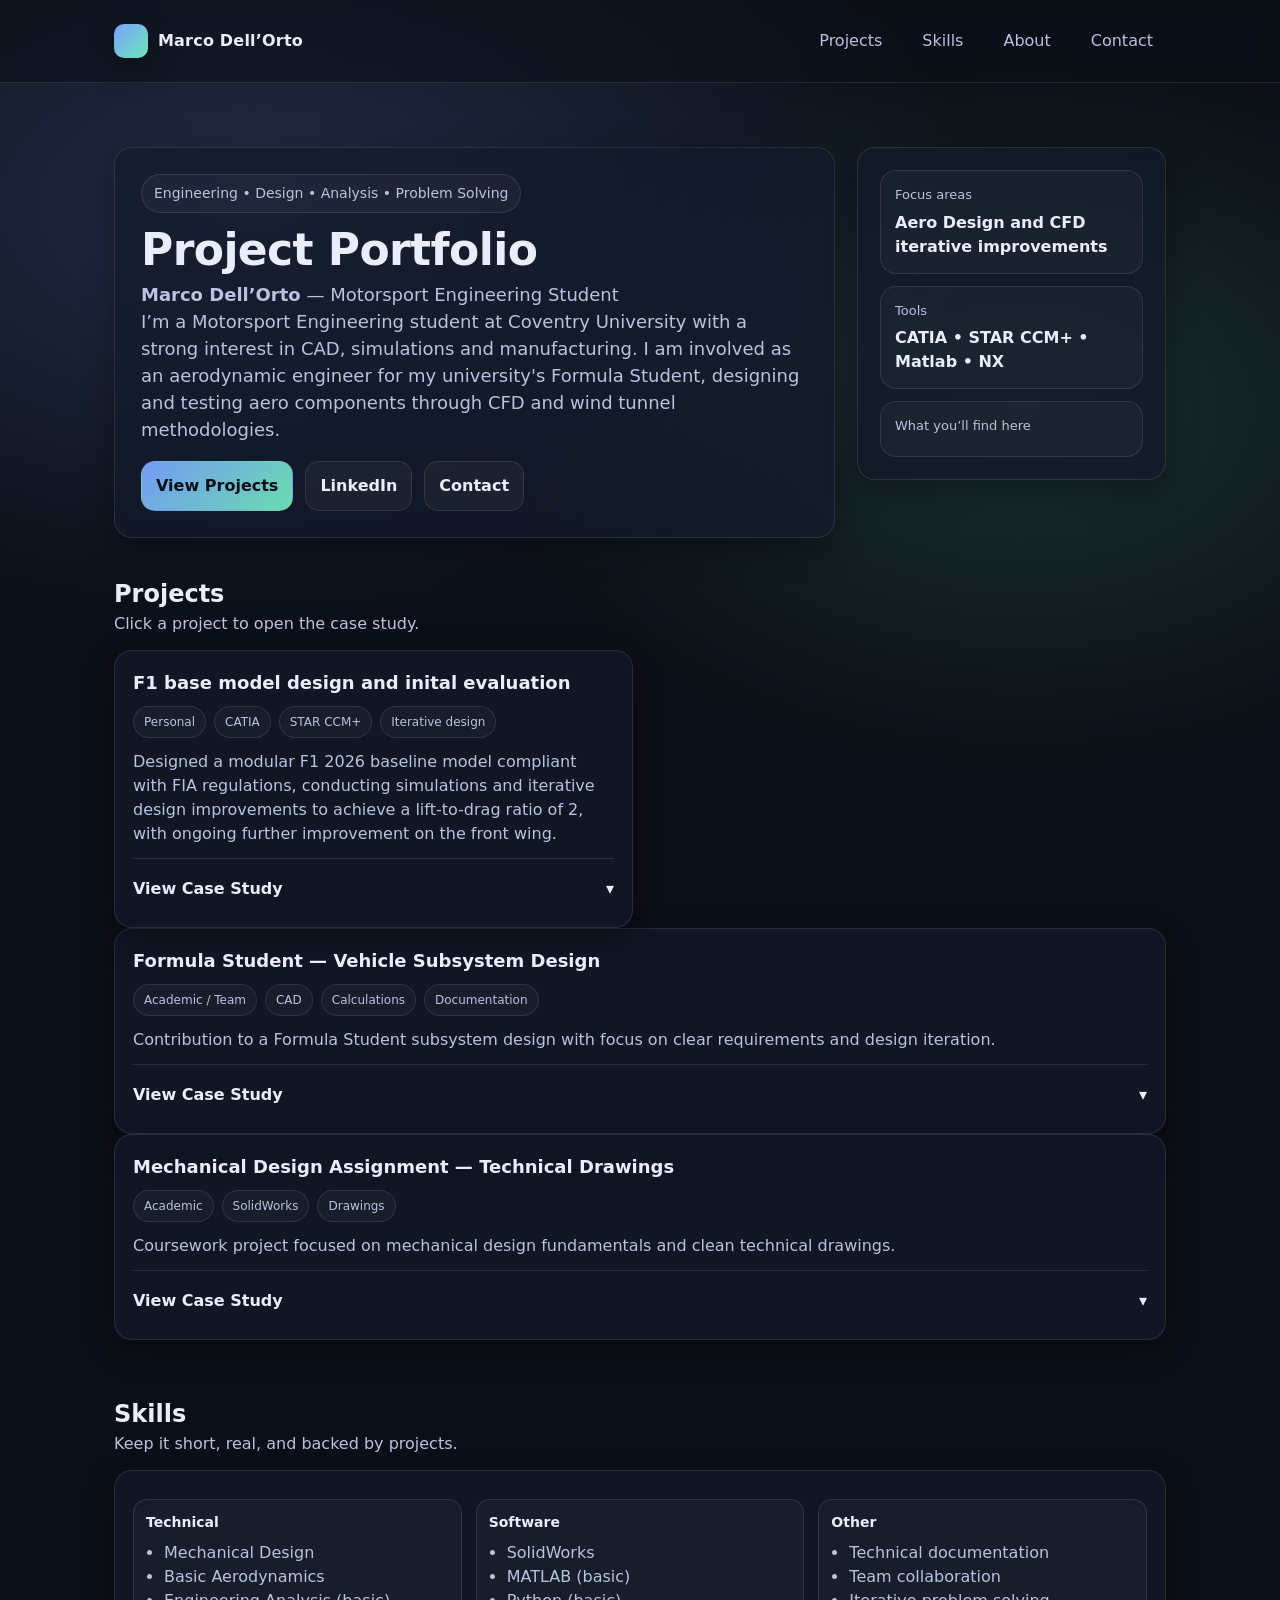
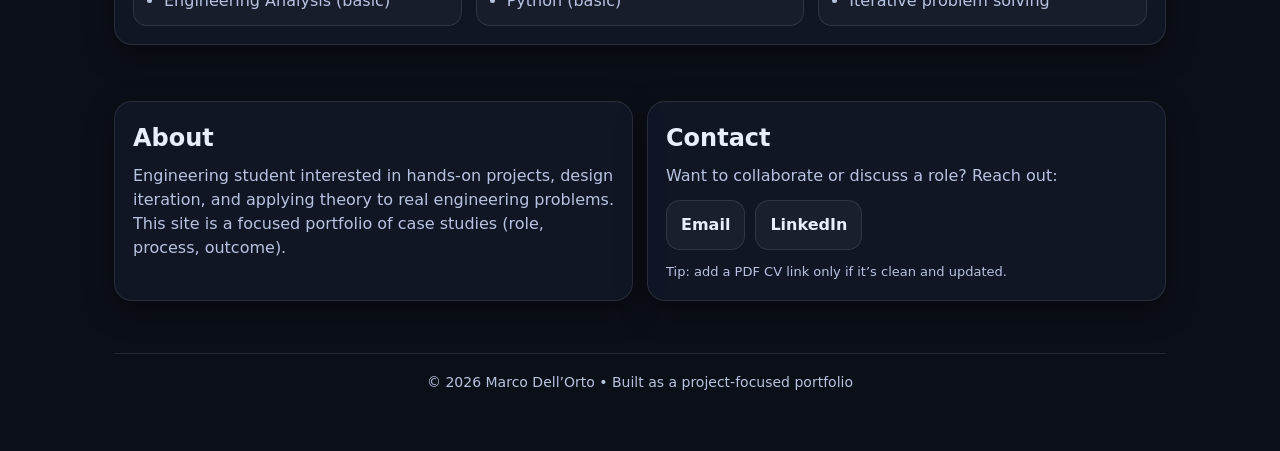
==== index.html @ 023f3344 "Update index.html" ====
<!DOCTYPE html>
<html lang="en">
<head>
  <meta charset="UTF-8" />
  <meta name="viewport" content="width=device-width, initial-scale=1.0" />
  <title>Marco Dell’Orto — Project Portfolio</title>
  <meta name="description" content="Engineering project portfolio: design, analysis, and real-world problem solving." />
  <style>
    :root{
      --bg:#0b0f17;
      --card:#121a2a;
      --text:#e9eefc;
      --muted:#b8c3e0;
      --line:rgba(255,255,255,.10);
      --accent:#7aa2ff;
      --accent2:#6ee7b7;
      --shadow: 0 10px 30px rgba(0,0,0,.35);
      --radius: 18px;
    }
    *{box-sizing:border-box}
    body{
      margin:0;
      font-family: ui-sans-serif, system-ui, -apple-system, Segoe UI, Roboto, Helvetica, Arial;
      color:var(--text);
      background: radial-gradient(1200px 700px at 20% 10%, rgba(122,162,255,.20), transparent 60%),
                  radial-gradient(900px 600px at 80% 20%, rgba(110,231,183,.15), transparent 60%),
                  var(--bg);
      line-height:1.5;
    }
    a{color:inherit}
    .container{max-width:1100px; margin:0 auto; padding:24px}
    header{
      position:sticky; top:0; z-index:50;
      backdrop-filter: blur(10px);
      background: rgba(11,15,23,.55);
      border-bottom:1px solid var(--line);
    }
    .nav{
      display:flex; align-items:center; justify-content:space-between;
      gap:12px;
    }
    .brand{
      display:flex; align-items:center; gap:10px;
      text-decoration:none;
    }
    .logo{
      width:34px; height:34px; border-radius:10px;
      background: linear-gradient(135deg, var(--accent), var(--accent2));
      box-shadow: var(--shadow);
    }
    .brand span{font-weight:700; letter-spacing:.2px}
    nav ul{
      list-style:none; display:flex; gap:14px; padding:0; margin:0;
    }
    nav a{
      text-decoration:none;
      padding:10px 12px;
      border-radius:12px;
      color:var(--muted);
      border:1px solid transparent;
    }
    nav a:hover{
      color:var(--text);
      border-color:var(--line);
      background: rgba(255,255,255,.04);
    }
    .hero{
      padding:40px 0 10px;
      display:grid;
      grid-template-columns: 1.4fr .6fr;
      gap:22px;
      align-items:start;
    }
    .card{
      background: rgba(18,26,42,.72);
      border:1px solid var(--line);
      border-radius: var(--radius);
      box-shadow: var(--shadow);
    }
    .hero-main{padding:26px}
    .kicker{
      display:inline-flex; gap:8px; align-items:center;
      padding:8px 12px;
      border-radius: 999px;
      border:1px solid var(--line);
      background: rgba(255,255,255,.04);
      color: var(--muted);
      font-size: 14px;
    }
    h1{
      margin:14px 0 8px;
      font-size: 44px;
      letter-spacing: -0.6px;
      line-height: 1.05;
    }
    .role{
      color: var(--muted);
      font-size: 18px;
      margin: 0 0 16px;
    }
    .cta{
      display:flex; gap:12px; flex-wrap:wrap;
      margin-top:18px;
    }
    .btn{
      display:inline-flex; align-items:center; justify-content:center;
      padding:12px 14px;
      border-radius: 14px;
      text-decoration:none;
      border:1px solid var(--line);
      background: rgba(255,255,255,.04);
      color: var(--text);
      font-weight: 600;
    }
    .btn:hover{background: rgba(255,255,255,.07)}
    .btn.primary{
      border-color: transparent;
      background: linear-gradient(135deg, rgba(122,162,255,.95), rgba(110,231,183,.95));
      color: #0b0f17;
    }
    .btn.primary:hover{filter: brightness(1.02)}
    .hero-side{padding:22px}
    .mini{
      display:grid;
      gap:12px;
    }
    .mini .item{
      padding:14px;
      border-radius: 16px;
      border:1px solid var(--line);
      background: rgba(255,255,255,.03);
    }
    .mini .label{color:var(--muted); font-size:13px; margin-bottom:6px}
    .mini .value{font-weight:700}
    section{padding:28px 0}
    .section-title{
      display:flex; align-items:flex-end; justify-content:space-between;
      gap:14px; margin-bottom:14px;
    }
    .section-title h2{margin:0; font-size:24px}
    .section-title p{margin:0; color:var(--muted)}
    .grid{
      display:grid;
      grid-template-columns: repeat(12, 1fr);
      gap:14px;
    }
    .project{
      grid-column: span 6;
      padding:18px;
    }
    .pillrow{display:flex; flex-wrap:wrap; gap:8px; margin:10px 0 12px}
    .pill{
      font-size:12px;
      color: var(--muted);
      padding:6px 10px;
      border-radius: 999px;
      border:1px solid var(--line);
      background: rgba(255,255,255,.03);
    }
    .project h3{margin:0 0 8px; font-size:18px}
    .project p{margin:0 0 12px; color:var(--muted)}
    details{
      border-top: 1px solid var(--line);
      padding-top: 10px;
    }
    summary{
      cursor:pointer;
      list-style:none;
      font-weight:700;
      display:flex; align-items:center; justify-content:space-between;
      gap:10px;
      padding:8px 0;
    }
    summary::-webkit-details-marker{display:none}
    .case{
      padding:10px 0 2px;
      display:grid;
      gap:10px;
    }
    .case .block{
      border:1px solid var(--line);
      background: rgba(255,255,255,.03);
      border-radius: 14px;
      padding:12px;
    }
    .block h4{margin:0 0 6px; font-size:14px; color:var(--text)}
    .block p, .block ul{margin:0; color:var(--muted); font-size:14px}
    .block ul{padding-left:18px}
    .skills{
      grid-column: span 12;
      padding:18px;
    }
    .cols{
      display:grid;
      grid-template-columns: repeat(3, 1fr);
      gap:14px;
      margin-top:10px;
    }
    .col{
      border:1px solid var(--line);
      background: rgba(255,255,255,.03);
      border-radius: 14px;
      padding:12px;
    }
    .col h4{margin:0 0 8px; font-size:14px}
    .col ul{margin:0; padding-left:18px; color:var(--muted)}
    .about, .contact{
      grid-column: span 6;
      padding:18px;
    }
    footer{
      padding:18px 0 34px;
      color: var(--muted);
      border-top:1px solid var(--line);
      margin-top:24px;
      text-align:center;
      font-size:14px;
    }
    @media (max-width: 900px){
      .hero{grid-template-columns: 1fr}
      .project{grid-column: span 12}
      .about,.contact{grid-column: span 12}
      .cols{grid-template-columns: 1fr}
      h1{font-size:36px}
    }
  </style>
</head>

<body>
  <header>
    <div class="container nav">
      <a class="brand" href="#top">
        <div class="logo" aria-hidden="true"></div>
        <span>Marco Dell’Orto</span>
      </a>
      <nav aria-label="Main navigation">
        <ul>
          <li><a href="#projects">Projects</a></li>
          <li><a href="#skills">Skills</a></li>
          <li><a href="#about">About</a></li>
          <li><a href="#contact">Contact</a></li>
        </ul>
      </nav>
    </div>
  </header>

  <main id="top" class="container">
    <!-- HERO -->
    <section class="hero">
      <div class="card hero-main">
        <div class="kicker">Engineering • Design • Analysis • Problem Solving</div>
        <h1>Project Portfolio</h1>
        <p class="role">
          <strong>Marco Dell’Orto</strong> — Motorsport Engineering Student
          <br />
          I’m a Motorsport Engineering student at Coventry University with a strong interest in CAD, simulations and manufacturing. I am involved as an aerodynamic engineer for my university's Formula Student, designing and testing aero components through CFD and wind tunnel methodologies.
        </p>
        <div class="cta">
          <a class="btn primary" href="#projects">View Projects</a>
          <a class="btn" href="https://www.linkedin.com/in/marco-dell%E2%80%99orto-394885291/" target="_blank" rel="noreferrer">LinkedIn</a>
          <!-- Optional: add your CV PDF file path -->
          <!-- <a class="btn" href="Marco_DellOrto_CV.pdf" target="_blank" rel="noreferrer">Download CV (PDF)</a> -->
          <a class="btn" href="#contact">Contact</a>
        </div>
      </div>

      <aside class="card hero-side">
        <div class="mini">
          <div class="item">
            <div class="label">Focus areas</div>
            <div class="value">Aero Design and CFD iterative improvements</div>
          </div>
          <div class="item">
            <div class="label">Tools</div>
            <div class="value">CATIA • STAR CCM+ • Matlab • NX</div>
          </div>
          <div class="item">
            <div class="label">What you’ll find here</div>
          </div>
        </div>
      </aside>
    </section>

    <!-- PROJECTS -->
    <section id="projects">
      <div class="section-title">
        <div>
          <h2>Projects</h2>
          <p>Click a project to open the case study.</p>
        </div>
      </div>

      <div class="grid">
        <!-- Project 1 -->
        <article class="card project">
          <h3>F1 base model design and inital evaluation</h3>
          <div class="pillrow">
            <span class="pill">Personal</span>
            <span class="pill">CATIA</span>
            <span class="pill">STAR CCM+</span>
            <span class="pill">Iterative design</span>
          </div>
          <p>
           Designed a modular F1 2026 baseline model compliant with FIA regulations, conducting simulations and iterative design improvements to achieve a lift-to-drag ratio of 2, with ongoing further improvement on the front wing.
          </p>

          <details>
            <summary>
              View Case Study
              <span aria-hidden="true">▾</span>
            </summary>
             <div style="width: 100%; height: 800px; transform: scale(0.9); transform-origin: top center;">
  <iframe 
    src="https://docs.google.com/document/d/1RPhSXS26Kc7ewY-woMYmICCY7n0Z9NIQ/edit?usp=drive_link&ouid=118353209223717631824&rtpof=true&sd=true" 
    width="100%" 
    height="100%" 
    allow="autoplay"
    style="border: none;">
  </iframe>
</div>
      </div>
          </details>
        </article>

        <!-- Project 2 -->
        <article class="card project">
          <h3>Formula Student — Vehicle Subsystem Design</h3>
          <div class="pillrow">
            <span class="pill">Academic / Team</span>
            <span class="pill">CAD</span>
            <span class="pill">Calculations</span>
            <span class="pill">Documentation</span>
          </div>
          <p>
            Contribution to a Formula Student subsystem design with focus on clear requirements and design iteration.
          </p>

          <details>
            <summary>
              View Case Study
              <span aria-hidden="true">▾</span>
            </summary>
            <div class="case">
              <div class="block">
                <h4>Context</h4>
                <p>Team-based university project contributing to an FS vehicle subsystem.</p>
              </div>
              <div class="block">
                <h4>Problem Statement</h4>
                <p>Design a subsystem meeting constraints (packaging, weight, manufacturability, performance).</p>
              </div>
              <div class="block">
                <h4>My Role</h4>
                <p>Subsystem contributor: CAD modeling + calculations + technical notes.</p>
              </div>
              <div class="block">
                <h4>Technical Work</h4>
                <ul>
                  <li>Requirement breakdown and trade-offs</li>
                  <li>CAD iteration and fit checks</li>
                  <li>Basic calculations supporting design choices</li>
                </ul>
              </div>
              <div class="block">
                <h4>Outcome</h4>
                <p>Design proposal + drawings + documented decisions.</p>
              </div>
              <div class="block">
                <h4>Key Learnings</h4>
                <ul>
                  <li>Constraints drive good engineering</li>
                  <li>Clear documentation reduces team friction</li>
                  <li>Design is a loop, not a line</li>
                </ul>
              </div>
            </div>
          </details>
        </article>

        <!-- Project 3 -->
        <article class="card project">
          <h3>Mechanical Design Assignment — Technical Drawings</h3>
          <div class="pillrow">
            <span class="pill">Academic</span>
            <span class="pill">SolidWorks</span>
            <span class="pill">Drawings</span>
          </div>
          <p>
            Coursework project focused on mechanical design fundamentals and clean technical drawings.
          </p>

          <details>
            <summary>
              View Case Study
              <span aria-hidden="true">▾</span>
            </summary>
            <div class="case">
              <div class="block">
                <h4>Context</h4>
                <p>University assignment to design a component and deliver proper drawings.</p>
              </div>
              <div class="block">
                <h4>Problem Statement</h4>
                <p>Produce a manufacturable design with correct dimensions and tolerances.</p>
              </div>
              <div class="block">
                <h4>My Role</h4>
                <p>Individual work: CAD + drawing pack + brief design justification.</p>
              </div>
              <div class="block">
                <h4>Technical Work</h4>
                <ul>
                  <li>Parametric CAD modeling</li>
                  <li>Drafting views, sections and dimensioning</li>
                  <li>Basic manufacturability considerations</li>
                </ul>
              </div>
              <div class="block">
                <h4>Outcome</h4>
                <p>Drawing pack ready for review/manufacture (course standard).</p>
              </div>
              <div class="block">
                <h4>Key Learnings</h4>
                <ul>
                  <li>Drawings are as important as the 3D model</li>
                  <li>Clarity beats complexity</li>
                  <li>Tolerances must match function</li>
                </ul>
              </div>
            </div>
          </details>
        </article>
      </div>
    </section>

    <!-- SKILLS -->
    <section id="skills">
      <div class="section-title">
        <div>
          <h2>Skills</h2>
          <p>Keep it short, real, and backed by projects.</p>
        </div>
      </div>

      <div class="grid">
        <div class="card skills">
          <div class="cols">
            <div class="col">
              <h4>Technical</h4>
              <ul>
                <li>Mechanical Design</li>
                <li>Basic Aerodynamics</li>
                <li>Engineering Analysis (basic)</li>
              </ul>
            </div>
            <div class="col">
              <h4>Software</h4>
              <ul>
                <li>SolidWorks</li>
                <li>MATLAB (basic)</li>
                <li>Python (basic)</li>
              </ul>
            </div>
            <div class="col">
              <h4>Other</h4>
              <ul>
                <li>Technical documentation</li>
                <li>Team collaboration</li>
                <li>Iterative problem solving</li>
              </ul>
            </div>
          </div>
        </div>
      </div>
    </section>

    <!-- ABOUT + CONTACT -->
    <section>
      <div class="grid">
        <div class="card about" id="about">
          <h2 style="margin:0 0 8px;">About</h2>
          <p style="margin:0; color:var(--muted);">
            Engineering student interested in hands-on projects, design iteration, and applying theory to real
            engineering problems. This site is a focused portfolio of case studies (role, process, outcome).
          </p>
        </div>

        <div class="card contact" id="contact">
          <h2 style="margin:0 0 8px;">Contact</h2>
          <p style="margin:0 0 12px; color:var(--muted);">
            Want to collaborate or discuss a role? Reach out:
          </p>
          <div style="display:flex; gap:10px; flex-wrap:wrap;">
            <!-- Replace with real email -->
            <a class="btn" href="mailto:marco@example.com">Email</a>
            <a class="btn" href="https://www.linkedin.com/in/marco-dell%E2%80%99orto-394885291/" target="_blank" rel="noreferrer">LinkedIn</a>
            <!-- Optional: GitHub -->
            <!-- <a class="btn" href="https://github.com/USERNAME" target="_blank" rel="noreferrer">GitHub</a> -->
          </div>
          <p style="margin:12px 0 0; color:var(--muted); font-size:13px;">
            Tip: add a PDF CV link only if it’s clean and updated.
          </p>
        </div>
      </div>
    </section>

    <footer>
      © <span id="year"></span> Marco Dell’Orto • Built as a project-focused portfolio
    </footer>
  </main>

  <script>
    document.getElementById("year").textContent = new Date().getFullYear();
  </script>
</body>
</html>
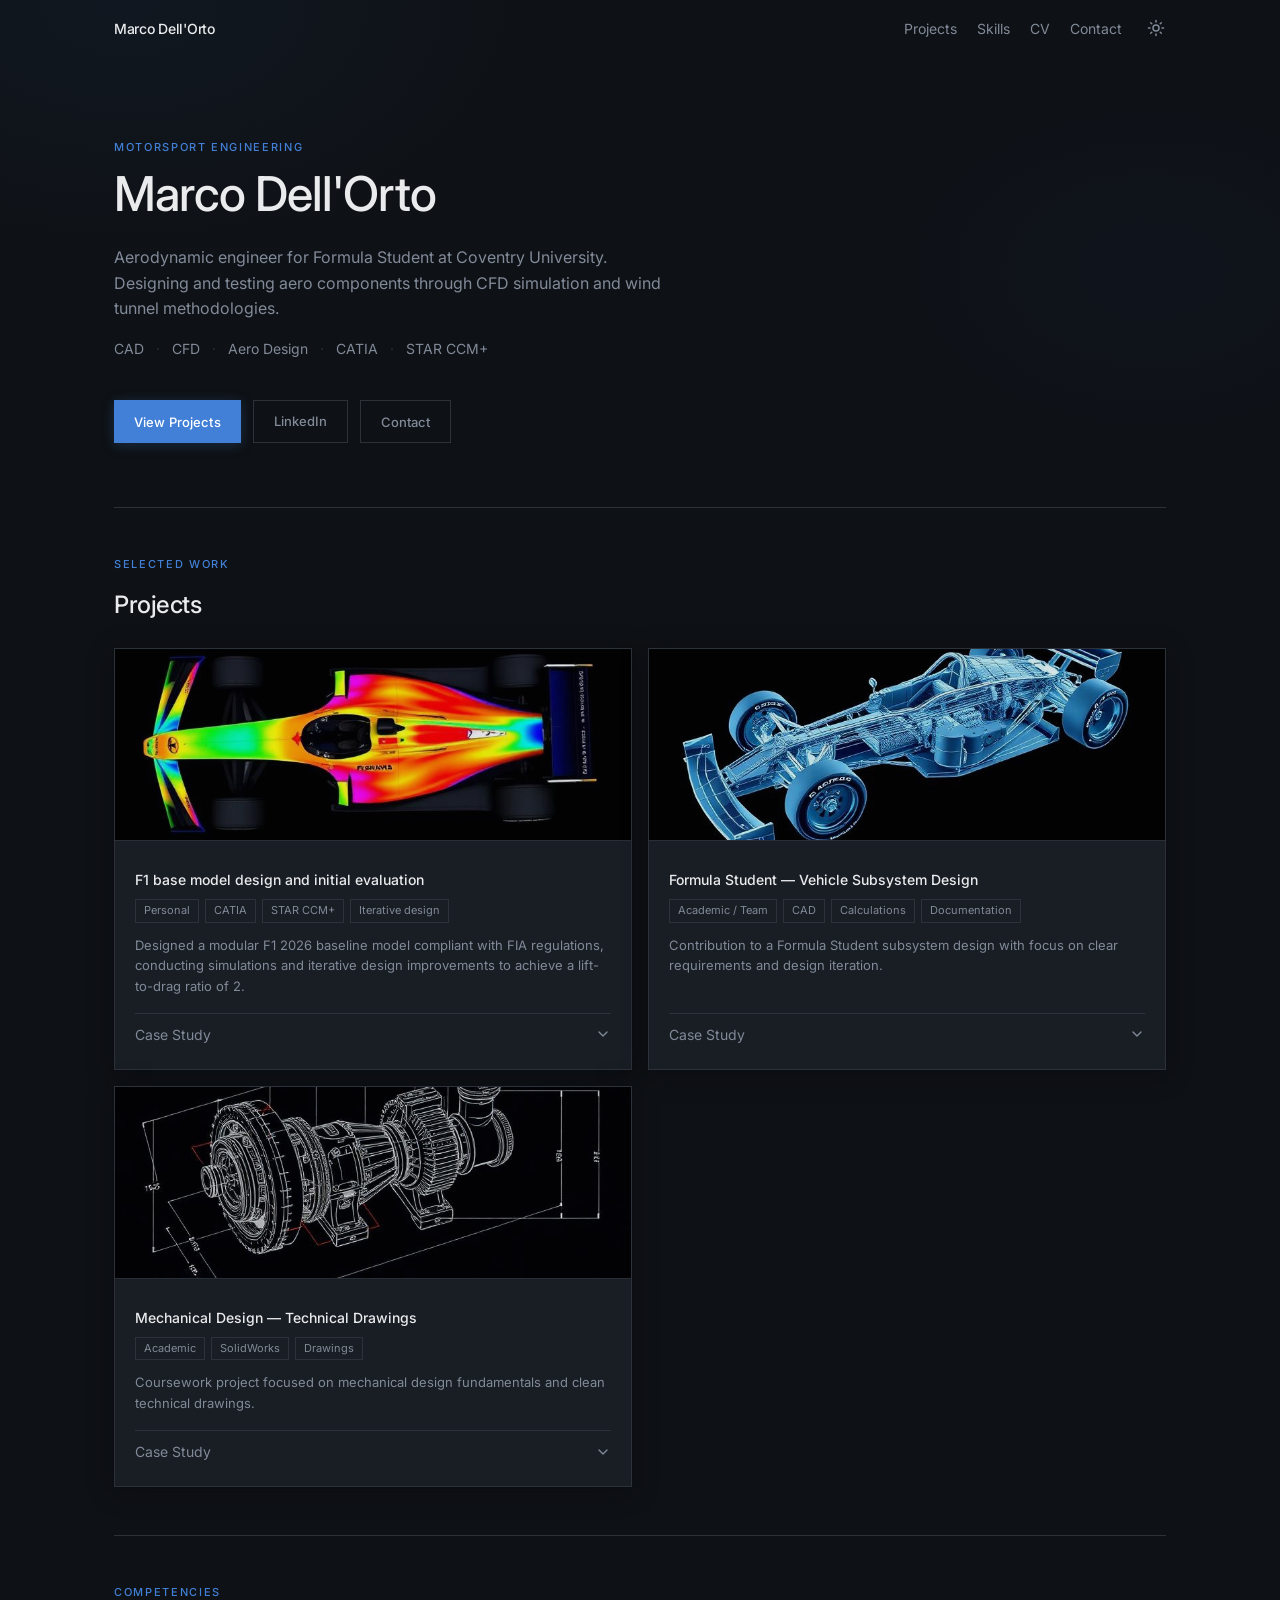
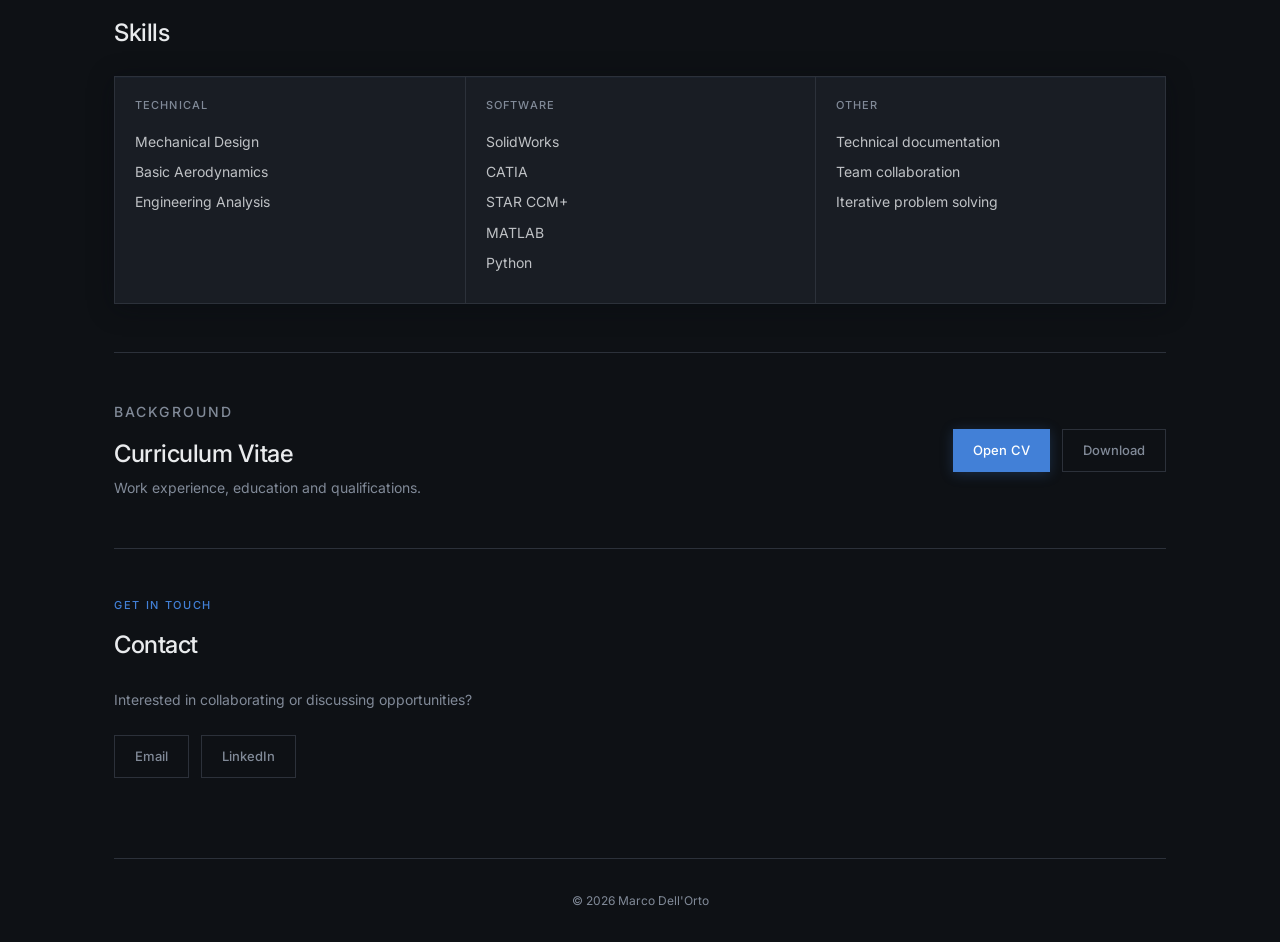
==== commit 948ee9e4: "Add files via upload" ====
--- a/index.html
+++ b/index.html
@@ -1,520 +1,367 @@
-<!DOCTYPE html>
-<html lang="en">
-<head>
-  <meta charset="UTF-8" />
-  <meta name="viewport" content="width=device-width, initial-scale=1.0" />
-  <title>Marco Dell’Orto — Project Portfolio</title>
-  <meta name="description" content="Engineering project portfolio: design, analysis, and real-world problem solving." />
-  <style>
-    :root{
-      --bg:#0b0f17;
-      --card:#121a2a;
-      --text:#e9eefc;
-      --muted:#b8c3e0;
-      --line:rgba(255,255,255,.10);
-      --accent:#7aa2ff;
-      --accent2:#6ee7b7;
-      --shadow: 0 10px 30px rgba(0,0,0,.35);
-      --radius: 18px;
-    }
-    *{box-sizing:border-box}
-    body{
-      margin:0;
-      font-family: ui-sans-serif, system-ui, -apple-system, Segoe UI, Roboto, Helvetica, Arial;
-      color:var(--text);
-      background: radial-gradient(1200px 700px at 20% 10%, rgba(122,162,255,.20), transparent 60%),
-                  radial-gradient(900px 600px at 80% 20%, rgba(110,231,183,.15), transparent 60%),
-                  var(--bg);
-      line-height:1.5;
-    }
-    a{color:inherit}
-    .container{max-width:1100px; margin:0 auto; padding:24px}
-    header{
-      position:sticky; top:0; z-index:50;
-      backdrop-filter: blur(10px);
-      background: rgba(11,15,23,.55);
-      border-bottom:1px solid var(--line);
-    }
-    .nav{
-      display:flex; align-items:center; justify-content:space-between;
-      gap:12px;
-    }
-    .brand{
-      display:flex; align-items:center; gap:10px;
-      text-decoration:none;
-    }
-    .logo{
-      width:34px; height:34px; border-radius:10px;
-      background: linear-gradient(135deg, var(--accent), var(--accent2));
-      box-shadow: var(--shadow);
-    }
-    .brand span{font-weight:700; letter-spacing:.2px}
-    nav ul{
-      list-style:none; display:flex; gap:14px; padding:0; margin:0;
-    }
-    nav a{
-      text-decoration:none;
-      padding:10px 12px;
-      border-radius:12px;
-      color:var(--muted);
-      border:1px solid transparent;
-    }
-    nav a:hover{
-      color:var(--text);
-      border-color:var(--line);
-      background: rgba(255,255,255,.04);
-    }
-    .hero{
-      padding:40px 0 10px;
-      display:grid;
-      grid-template-columns: 1.4fr .6fr;
-      gap:22px;
-      align-items:start;
-    }
-    .card{
-      background: rgba(18,26,42,.72);
-      border:1px solid var(--line);
-      border-radius: var(--radius);
-      box-shadow: var(--shadow);
-    }
-    .hero-main{padding:26px}
-    .kicker{
-      display:inline-flex; gap:8px; align-items:center;
-      padding:8px 12px;
-      border-radius: 999px;
-      border:1px solid var(--line);
-      background: rgba(255,255,255,.04);
-      color: var(--muted);
-      font-size: 14px;
-    }
-    h1{
-      margin:14px 0 8px;
-      font-size: 44px;
-      letter-spacing: -0.6px;
-      line-height: 1.05;
-    }
-    .role{
-      color: var(--muted);
-      font-size: 18px;
-      margin: 0 0 16px;
-    }
-    .cta{
-      display:flex; gap:12px; flex-wrap:wrap;
-      margin-top:18px;
-    }
-    .btn{
-      display:inline-flex; align-items:center; justify-content:center;
-      padding:12px 14px;
-      border-radius: 14px;
-      text-decoration:none;
-      border:1px solid var(--line);
-      background: rgba(255,255,255,.04);
-      color: var(--text);
-      font-weight: 600;
-    }
-    .btn:hover{background: rgba(255,255,255,.07)}
-    .btn.primary{
-      border-color: transparent;
-      background: linear-gradient(135deg, rgba(122,162,255,.95), rgba(110,231,183,.95));
-      color: #0b0f17;
-    }
-    .btn.primary:hover{filter: brightness(1.02)}
-    .hero-side{padding:22px}
-    .mini{
-      display:grid;
-      gap:12px;
-    }
-    .mini .item{
-      padding:14px;
-      border-radius: 16px;
-      border:1px solid var(--line);
-      background: rgba(255,255,255,.03);
-    }
-    .mini .label{color:var(--muted); font-size:13px; margin-bottom:6px}
-    .mini .value{font-weight:700}
-    section{padding:28px 0}
-    .section-title{
-      display:flex; align-items:flex-end; justify-content:space-between;
-      gap:14px; margin-bottom:14px;
-    }
-    .section-title h2{margin:0; font-size:24px}
-    .section-title p{margin:0; color:var(--muted)}
-    .grid{
-      display:grid;
-      grid-template-columns: repeat(12, 1fr);
-      gap:14px;
-    }
-    .project{
-      grid-column: span 6;
-      padding:18px;
-    }
-    .pillrow{display:flex; flex-wrap:wrap; gap:8px; margin:10px 0 12px}
-    .pill{
-      font-size:12px;
-      color: var(--muted);
-      padding:6px 10px;
-      border-radius: 999px;
-      border:1px solid var(--line);
-      background: rgba(255,255,255,.03);
-    }
-    .project h3{margin:0 0 8px; font-size:18px}
-    .project p{margin:0 0 12px; color:var(--muted)}
-    details{
-      border-top: 1px solid var(--line);
-      padding-top: 10px;
-    }
-    summary{
-      cursor:pointer;
-      list-style:none;
-      font-weight:700;
-      display:flex; align-items:center; justify-content:space-between;
-      gap:10px;
-      padding:8px 0;
-    }
-    summary::-webkit-details-marker{display:none}
-    .case{
-      padding:10px 0 2px;
-      display:grid;
-      gap:10px;
-    }
-    .case .block{
-      border:1px solid var(--line);
-      background: rgba(255,255,255,.03);
-      border-radius: 14px;
-      padding:12px;
-    }
-    .block h4{margin:0 0 6px; font-size:14px; color:var(--text)}
-    .block p, .block ul{margin:0; color:var(--muted); font-size:14px}
-    .block ul{padding-left:18px}
-    .skills{
-      grid-column: span 12;
-      padding:18px;
-    }
-    .cols{
-      display:grid;
-      grid-template-columns: repeat(3, 1fr);
-      gap:14px;
-      margin-top:10px;
-    }
-    .col{
-      border:1px solid var(--line);
-      background: rgba(255,255,255,.03);
-      border-radius: 14px;
-      padding:12px;
-    }
-    .col h4{margin:0 0 8px; font-size:14px}
-    .col ul{margin:0; padding-left:18px; color:var(--muted)}
-    .about, .contact{
-      grid-column: span 6;
-      padding:18px;
-    }
-    footer{
-      padding:18px 0 34px;
-      color: var(--muted);
-      border-top:1px solid var(--line);
-      margin-top:24px;
-      text-align:center;
-      font-size:14px;
-    }
-    @media (max-width: 900px){
-      .hero{grid-template-columns: 1fr}
-      .project{grid-column: span 12}
-      .about,.contact{grid-column: span 12}
-      .cols{grid-template-columns: 1fr}
-      h1{font-size:36px}
-    }
-  </style>
-</head>
-
-<body>
-  <header>
-    <div class="container nav">
-      <a class="brand" href="#top">
-        <div class="logo" aria-hidden="true"></div>
-        <span>Marco Dell’Orto</span>
-      </a>
-      <nav aria-label="Main navigation">
-        <ul>
-          <li><a href="#projects">Projects</a></li>
-          <li><a href="#skills">Skills</a></li>
-          <li><a href="#about">About</a></li>
-          <li><a href="#contact">Contact</a></li>
-        </ul>
-      </nav>
-    </div>
-  </header>
-
-  <main id="top" class="container">
-    <!-- HERO -->
-    <section class="hero">
-      <div class="card hero-main">
-        <div class="kicker">Engineering • Design • Analysis • Problem Solving</div>
-        <h1>Project Portfolio</h1>
-        <p class="role">
-          <strong>Marco Dell’Orto</strong> — Motorsport Engineering Student
-          <br />
-          I’m a Motorsport Engineering student at Coventry University with a strong interest in CAD, simulations and manufacturing. I am involved as an aerodynamic engineer for my university's Formula Student, designing and testing aero components through CFD and wind tunnel methodologies.
-        </p>
-        <div class="cta">
-          <a class="btn primary" href="#projects">View Projects</a>
-          <a class="btn" href="https://www.linkedin.com/in/marco-dell%E2%80%99orto-394885291/" target="_blank" rel="noreferrer">LinkedIn</a>
-          <!-- Optional: add your CV PDF file path -->
-          <!-- <a class="btn" href="Marco_DellOrto_CV.pdf" target="_blank" rel="noreferrer">Download CV (PDF)</a> -->
-          <a class="btn" href="#contact">Contact</a>
-        </div>
-      </div>
-
-      <aside class="card hero-side">
-        <div class="mini">
-          <div class="item">
-            <div class="label">Focus areas</div>
-            <div class="value">Aero Design and CFD iterative improvements</div>
-          </div>
-          <div class="item">
-            <div class="label">Tools</div>
-            <div class="value">CATIA • STAR CCM+ • Matlab • NX</div>
-          </div>
-          <div class="item">
-            <div class="label">What you’ll find here</div>
-          </div>
-        </div>
-      </aside>
-    </section>
-
-    <!-- PROJECTS -->
-    <section id="projects">
-      <div class="section-title">
-        <div>
-          <h2>Projects</h2>
-          <p>Click a project to open the case study.</p>
-        </div>
-      </div>
-
-      <div class="grid">
-        <!-- Project 1 -->
-        <article class="card project">
-          <h3>F1 base model design and inital evaluation</h3>
-          <div class="pillrow">
-            <span class="pill">Personal</span>
-            <span class="pill">CATIA</span>
-            <span class="pill">STAR CCM+</span>
-            <span class="pill">Iterative design</span>
-          </div>
-          <p>
-           Designed a modular F1 2026 baseline model compliant with FIA regulations, conducting simulations and iterative design improvements to achieve a lift-to-drag ratio of 2, with ongoing further improvement on the front wing.
-          </p>
-
-          <details>
-            <summary>
-              View Case Study
-              <span aria-hidden="true">▾</span>
-            </summary>
-             <div style="width: 100%; height: 800px; transform: scale(0.9); transform-origin: top center;">
-  <iframe 
-    src="https://docs.google.com/document/d/1RPhSXS26Kc7ewY-woMYmICCY7n0Z9NIQ/edit?usp=drive_link&ouid=118353209223717631824&rtpof=true&sd=true" 
-    width="100%" 
-    height="100%" 
-    allow="autoplay"
-    style="border: none;">
-  </iframe>
-</div>
-      </div>
-          </details>
-        </article>
-
-        <!-- Project 2 -->
-        <article class="card project">
-          <h3>Formula Student — Vehicle Subsystem Design</h3>
-          <div class="pillrow">
-            <span class="pill">Academic / Team</span>
-            <span class="pill">CAD</span>
-            <span class="pill">Calculations</span>
-            <span class="pill">Documentation</span>
-          </div>
-          <p>
-            Contribution to a Formula Student subsystem design with focus on clear requirements and design iteration.
-          </p>
-
-          <details>
-            <summary>
-              View Case Study
-              <span aria-hidden="true">▾</span>
-            </summary>
-            <div class="case">
-              <div class="block">
-                <h4>Context</h4>
-                <p>Team-based university project contributing to an FS vehicle subsystem.</p>
-              </div>
-              <div class="block">
-                <h4>Problem Statement</h4>
-                <p>Design a subsystem meeting constraints (packaging, weight, manufacturability, performance).</p>
-              </div>
-              <div class="block">
-                <h4>My Role</h4>
-                <p>Subsystem contributor: CAD modeling + calculations + technical notes.</p>
-              </div>
-              <div class="block">
-                <h4>Technical Work</h4>
-                <ul>
-                  <li>Requirement breakdown and trade-offs</li>
-                  <li>CAD iteration and fit checks</li>
-                  <li>Basic calculations supporting design choices</li>
-                </ul>
-              </div>
-              <div class="block">
-                <h4>Outcome</h4>
-                <p>Design proposal + drawings + documented decisions.</p>
-              </div>
-              <div class="block">
-                <h4>Key Learnings</h4>
-                <ul>
-                  <li>Constraints drive good engineering</li>
-                  <li>Clear documentation reduces team friction</li>
-                  <li>Design is a loop, not a line</li>
-                </ul>
-              </div>
-            </div>
-          </details>
-        </article>
-
-        <!-- Project 3 -->
-        <article class="card project">
-          <h3>Mechanical Design Assignment — Technical Drawings</h3>
-          <div class="pillrow">
-            <span class="pill">Academic</span>
-            <span class="pill">SolidWorks</span>
-            <span class="pill">Drawings</span>
-          </div>
-          <p>
-            Coursework project focused on mechanical design fundamentals and clean technical drawings.
-          </p>
-
-          <details>
-            <summary>
-              View Case Study
-              <span aria-hidden="true">▾</span>
-            </summary>
-            <div class="case">
-              <div class="block">
-                <h4>Context</h4>
-                <p>University assignment to design a component and deliver proper drawings.</p>
-              </div>
-              <div class="block">
-                <h4>Problem Statement</h4>
-                <p>Produce a manufacturable design with correct dimensions and tolerances.</p>
-              </div>
-              <div class="block">
-                <h4>My Role</h4>
-                <p>Individual work: CAD + drawing pack + brief design justification.</p>
-              </div>
-              <div class="block">
-                <h4>Technical Work</h4>
-                <ul>
-                  <li>Parametric CAD modeling</li>
-                  <li>Drafting views, sections and dimensioning</li>
-                  <li>Basic manufacturability considerations</li>
-                </ul>
-              </div>
-              <div class="block">
-                <h4>Outcome</h4>
-                <p>Drawing pack ready for review/manufacture (course standard).</p>
-              </div>
-              <div class="block">
-                <h4>Key Learnings</h4>
-                <ul>
-                  <li>Drawings are as important as the 3D model</li>
-                  <li>Clarity beats complexity</li>
-                  <li>Tolerances must match function</li>
-                </ul>
-              </div>
-            </div>
-          </details>
-        </article>
-      </div>
-    </section>
-
-    <!-- SKILLS -->
-    <section id="skills">
-      <div class="section-title">
-        <div>
-          <h2>Skills</h2>
-          <p>Keep it short, real, and backed by projects.</p>
-        </div>
-      </div>
-
-      <div class="grid">
-        <div class="card skills">
-          <div class="cols">
-            <div class="col">
-              <h4>Technical</h4>
-              <ul>
-                <li>Mechanical Design</li>
-                <li>Basic Aerodynamics</li>
-                <li>Engineering Analysis (basic)</li>
-              </ul>
-            </div>
-            <div class="col">
-              <h4>Software</h4>
-              <ul>
-                <li>SolidWorks</li>
-                <li>MATLAB (basic)</li>
-                <li>Python (basic)</li>
-              </ul>
-            </div>
-            <div class="col">
-              <h4>Other</h4>
-              <ul>
-                <li>Technical documentation</li>
-                <li>Team collaboration</li>
-                <li>Iterative problem solving</li>
-              </ul>
-            </div>
-          </div>
-        </div>
-      </div>
-    </section>
-
-    <!-- ABOUT + CONTACT -->
-    <section>
-      <div class="grid">
-        <div class="card about" id="about">
-          <h2 style="margin:0 0 8px;">About</h2>
-          <p style="margin:0; color:var(--muted);">
-            Engineering student interested in hands-on projects, design iteration, and applying theory to real
-            engineering problems. This site is a focused portfolio of case studies (role, process, outcome).
-          </p>
-        </div>
-
-        <div class="card contact" id="contact">
-          <h2 style="margin:0 0 8px;">Contact</h2>
-          <p style="margin:0 0 12px; color:var(--muted);">
-            Want to collaborate or discuss a role? Reach out:
-          </p>
-          <div style="display:flex; gap:10px; flex-wrap:wrap;">
-            <!-- Replace with real email -->
-            <a class="btn" href="mailto:marco@example.com">Email</a>
-            <a class="btn" href="https://www.linkedin.com/in/marco-dell%E2%80%99orto-394885291/" target="_blank" rel="noreferrer">LinkedIn</a>
-            <!-- Optional: GitHub -->
-            <!-- <a class="btn" href="https://github.com/USERNAME" target="_blank" rel="noreferrer">GitHub</a> -->
-          </div>
-          <p style="margin:12px 0 0; color:var(--muted); font-size:13px;">
-            Tip: add a PDF CV link only if it’s clean and updated.
-          </p>
-        </div>
-      </div>
-    </section>
-
-    <footer>
-      © <span id="year"></span> Marco Dell’Orto • Built as a project-focused portfolio
-    </footer>
-  </main>
-
-  <script>
-    document.getElementById("year").textContent = new Date().getFullYear();
-  </script>
-</body>
-</html>
-
-
-
-
+<!DOCTYPE html>
+<html lang="en">
+<head>
+<meta charset="UTF-8">
+<meta name="viewport" content="width=device-width, initial-scale=1.0">
+<title>Marco Dell'Orto — Portfolio</title>
+<style>
+  @import url('https://fonts.googleapis.com/css2?family=Inter:wght@400;500;600&display=swap');
+
+  *, *::before, *::after { box-sizing: border-box; margin: 0; padding: 0; }
+
+  :root {
+    --bg: hsl(220, 20%, 7%);
+    --fg: hsl(210, 10%, 92%);
+    --card: hsl(220, 18%, 12%);
+    --primary: hsl(215, 65%, 55%);
+    --primary-fg: #fff;
+    --muted: hsl(215, 10%, 55%);
+    --muted-bg: hsl(220, 16%, 16%);
+    --border: hsl(220, 14%, 20%);
+    --radius: 0px;
+  }
+
+  .light {
+    --bg: hsl(220, 10%, 97%);
+    --fg: hsl(220, 25%, 10%);
+    --card: #fff;
+    --primary: hsl(215, 70%, 48%);
+    --muted: hsl(220, 10%, 42%);
+    --muted-bg: hsl(220, 10%, 94%);
+    --border: hsl(220, 12%, 88%);
+  }
+
+  body {
+    font-family: 'Inter', system-ui, -apple-system, sans-serif;
+    background: var(--bg);
+    color: var(--fg);
+    line-height: 1.6;
+    background-image:
+      radial-gradient(ellipse 800px 500px at 10% 0%, hsl(215 65% 55% / 0.06), transparent 60%),
+      radial-gradient(ellipse 600px 400px at 90% 30%, hsl(220 60% 50% / 0.04), transparent 60%);
+    background-attachment: fixed;
+    transition: background-color 0.3s, color 0.3s;
+  }
+
+  a { color: inherit; text-decoration: none; }
+
+  .container { max-width: 1100px; margin: 0 auto; padding: 0 24px; }
+
+  /* ─── Header ─── */
+  header {
+    position: sticky; top: 0; z-index: 50;
+    border-bottom: 1px solid transparent;
+    transition: all 0.5s;
+  }
+  header.scrolled {
+    background: color-mix(in srgb, var(--bg) 60%, transparent);
+    backdrop-filter: blur(40px); -webkit-backdrop-filter: blur(40px);
+    border-bottom-color: color-mix(in srgb, var(--border) 60%, transparent);
+    box-shadow: 0 4px 30px hsl(215 65% 55% / 0.04);
+  }
+  .header-inner { display: flex; align-items: center; justify-content: space-between; padding: 16px 24px; max-width: 1100px; margin: 0 auto; }
+  .logo { font-size: 14px; font-weight: 500; letter-spacing: -0.02em; background: none; border: none; color: var(--fg); cursor: pointer; font-family: inherit; }
+  nav ul { display: flex; gap: 20px; list-style: none; }
+  nav button { background: none; border: none; color: var(--muted); font-size: 14px; cursor: pointer; font-family: inherit; transition: color 0.2s; }
+  nav button:hover { color: var(--fg); }
+  .theme-toggle { background: none; border: none; color: var(--muted); cursor: pointer; transition: color 0.2s; width: 20px; height: 20px; }
+  .theme-toggle:hover { color: var(--fg); }
+  .header-right { display: flex; align-items: center; gap: 24px; }
+
+  /* ─── Section label ─── */
+  .section-label { font-size: 11px; font-weight: 500; text-transform: uppercase; letter-spacing: 0.15em; color: var(--primary); margin-bottom: 12px; }
+
+  /* ─── Hero ─── */
+  .hero { padding: 80px 0 64px; }
+  .hero h1 { font-size: clamp(2rem, 5vw, 3rem); font-weight: 500; letter-spacing: -0.02em; line-height: 1.1; margin-bottom: 24px; }
+  .hero .desc { color: var(--muted); font-size: 16px; max-width: 560px; margin-bottom: 16px; }
+  .hero .tags { display: flex; gap: 12px; font-size: 14px; color: var(--muted); margin-bottom: 40px; }
+  .hero .tags .dot { color: var(--border); }
+  .btn-row { display: flex; gap: 12px; flex-wrap: wrap; }
+
+  .primary-btn {
+    background: var(--primary); color: var(--primary-fg);
+    font-weight: 500; font-size: 13px; letter-spacing: 0.01em;
+    padding: 10px 20px; border: none; cursor: pointer; font-family: inherit;
+    box-shadow: 0 2px 12px hsl(215 65% 55% / 0.25);
+    transition: all 0.2s; display: inline-flex; align-items: center; gap: 8px;
+  }
+  .primary-btn:hover { filter: brightness(1.1); box-shadow: 0 4px 20px hsl(215 65% 55% / 0.35); }
+
+  .outline-btn {
+    background: transparent; border: 1px solid var(--border);
+    color: var(--muted); font-weight: 500; font-size: 13px;
+    padding: 10px 20px; cursor: pointer; font-family: inherit;
+    transition: all 0.2s; display: inline-flex; align-items: center; gap: 8px;
+  }
+  .outline-btn:hover { color: var(--primary); border-color: hsl(215 65% 55% / 0.4); }
+
+  /* ─── Sections ─── */
+  .section { padding: 48px 0; border-top: 1px solid var(--border); }
+  .section h2 { font-size: 24px; font-weight: 500; margin-bottom: 24px; letter-spacing: -0.02em; }
+
+  /* ─── Cards ─── */
+  .cards-grid { display: grid; grid-template-columns: repeat(auto-fill, minmax(min(100%, 460px), 1fr)); gap: 16px; }
+
+  .card {
+    background: var(--card); border: 1px solid var(--border);
+    display: flex; flex-direction: column; overflow: hidden; position: relative;
+    box-shadow: 0 1px 0 hsl(215 65% 55% / 0.04) inset, 0 4px 24px hsl(220 40% 5% / 0.4), 0 1px 3px hsl(220 40% 5% / 0.2);
+    transition: all 0.3s;
+  }
+  .card::after {
+    content: ''; position: absolute; inset: -1px;
+    background: hsl(215 65% 55% / 0.06);
+    box-shadow: inset 0 0 40px hsl(215 65% 55% / 0.06), 0 0 20px hsl(215 65% 55% / 0.04);
+    pointer-events: none; opacity: 0; transition: opacity 0.4s;
+  }
+  .card:hover::after { opacity: 1; }
+  .card:hover {
+    border-color: hsl(215 65% 55% / 0.35);
+    box-shadow: 0 0 30px hsl(215 65% 55% / 0.08), 0 4px 24px hsl(220 40% 5% / 0.4);
+    transform: translateY(-1px);
+  }
+
+  .card-img { width: 100%; height: 192px; object-fit: cover; opacity: 0.9; border-bottom: 1px solid var(--border); transition: all 0.7s; }
+  .card:hover .card-img { opacity: 1; transform: scale(1.03); }
+  .card-img-wrap { overflow: hidden; }
+  .card-body { padding: 20px; display: flex; flex-direction: column; flex: 1; position: relative; z-index: 1; }
+  .card-body h3 { font-size: 14px; font-weight: 500; margin-bottom: 8px; }
+  .card-pills { display: flex; flex-wrap: wrap; gap: 6px; margin-bottom: 12px; }
+  .card-pills span { font-size: 11px; color: var(--muted); padding: 2px 8px; border: 1px solid var(--border); }
+  .card-body .card-desc { font-size: 13px; color: var(--muted); line-height: 1.6; margin-bottom: 16px; flex: 1; }
+
+  .case-study-toggle {
+    border-top: 1px solid var(--border); padding-top: 12px; margin-top: auto;
+    display: flex; align-items: center; justify-content: space-between;
+    background: none; border-left: none; border-right: none; border-bottom: none;
+    width: 100%; font-size: 14px; color: var(--muted); cursor: pointer; font-family: inherit;
+    padding-bottom: 6px; transition: color 0.2s;
+  }
+  .case-study-toggle:hover { color: var(--fg); }
+  .case-study-toggle svg { transition: transform 0.2s; }
+  .case-study-toggle.open svg { transform: rotate(180deg); }
+
+  .case-study-content { padding-top: 12px; }
+  .case-study-content iframe { width: 100%; height: 600px; border: 1px solid var(--border); }
+
+  /* ─── Skills ─── */
+  .skills-card {
+    background: var(--card); border: 1px solid var(--border);
+    display: grid; grid-template-columns: repeat(3, 1fr);
+    box-shadow: 0 1px 0 hsl(215 65% 55% / 0.04) inset, 0 4px 24px hsl(220 40% 5% / 0.4);
+  }
+  @media (max-width: 768px) { .skills-card { grid-template-columns: 1fr; } }
+  .skills-col { padding: 20px; }
+  .skills-col + .skills-col { border-left: 1px solid var(--border); }
+  @media (max-width: 768px) { .skills-col + .skills-col { border-left: none; border-top: 1px solid var(--border); } }
+  .skills-col h4 { font-size: 11px; font-weight: 500; text-transform: uppercase; letter-spacing: 0.1em; color: var(--muted); margin-bottom: 16px; }
+  .skills-col ul { list-style: none; font-size: 14px; color: color-mix(in srgb, var(--fg) 80%, transparent); }
+  .skills-col li { margin-bottom: 8px; }
+
+  /* ─── CV ─── */
+  .cv-row { display: flex; align-items: center; justify-content: space-between; gap: 16px; flex-wrap: wrap; }
+  .cv-row p { font-size: 14px; color: var(--muted); }
+
+  /* ─── Contact ─── */
+  .contact-desc { font-size: 14px; color: var(--muted); margin-bottom: 24px; }
+
+  /* ─── Footer ─── */
+  footer { padding: 32px 0; margin-top: 32px; border-top: 1px solid var(--border); text-align: center; font-size: 12px; color: var(--muted); }
+
+  /* ─── Scroll Reveal ─── */
+  .reveal { opacity: 0; transform: translateY(32px); filter: blur(2px); transition: opacity 0.8s cubic-bezier(0.16,1,0.3,1), transform 0.8s cubic-bezier(0.16,1,0.3,1), filter 0.8s ease; }
+  .reveal.visible { opacity: 1; transform: translateY(0); filter: blur(0); }
+
+  /* ─── Light mode overrides ─── */
+  .light .card { box-shadow: 0 1px 0 hsl(0 0% 100% / 0.8) inset, 0 2px 12px hsl(220 15% 50% / 0.08); }
+  .light .card:hover { box-shadow: 0 0 25px hsl(215 70% 48% / 0.06), 0 4px 20px hsl(220 15% 50% / 0.1); }
+  .light .skills-card { box-shadow: 0 1px 0 hsl(0 0% 100% / 0.8) inset, 0 2px 12px hsl(220 15% 50% / 0.08); }
+</style>
+</head>
+<body>
+
+<!-- Header -->
+<header id="site-header">
+  <div class="header-inner">
+    <button class="logo" onclick="scrollToEl('top')">Marco Dell'Orto</button>
+    <div class="header-right">
+      <nav>
+        <ul>
+          <li><button onclick="scrollToEl('projects')">Projects</button></li>
+          <li><button onclick="scrollToEl('skills')">Skills</button></li>
+          <li><button onclick="scrollToEl('cv')">CV</button></li>
+          <li><button onclick="scrollToEl('contact')">Contact</button></li>
+        </ul>
+      </nav>
+      <button class="theme-toggle" onclick="toggleTheme()" aria-label="Toggle theme">
+        <svg id="icon-sun" xmlns="http://www.w3.org/2000/svg" width="18" height="18" viewBox="0 0 24 24" fill="none" stroke="currentColor" stroke-width="2" stroke-linecap="round" stroke-linejoin="round"><circle cx="12" cy="12" r="4"/><path d="M12 2v2M12 20v2M4.93 4.93l1.41 1.41M17.66 17.66l1.41 1.41M2 12h2M20 12h2M6.34 17.66l-1.41 1.41M19.07 4.93l-1.41 1.41"/></svg>
+        <svg id="icon-moon" xmlns="http://www.w3.org/2000/svg" width="18" height="18" viewBox="0 0 24 24" fill="none" stroke="currentColor" stroke-width="2" stroke-linecap="round" stroke-linejoin="round" style="display:none"><path d="M12 3a6 6 0 0 0 9 9 9 9 0 1 1-9-9Z"/></svg>
+      </button>
+    </div>
+  </div>
+</header>
+
+<div class="container" id="top">
+
+  <!-- Hero -->
+  <section class="hero reveal">
+    <p class="section-label">Motorsport Engineering</p>
+    <h1>Marco Dell'Orto</h1>
+    <p class="desc">Aerodynamic engineer for Formula Student at Coventry University. Designing and testing aero components through CFD simulation and wind tunnel methodologies.</p>
+    <div class="tags">
+      <span>CAD</span><span class="dot">·</span>
+      <span>CFD</span><span class="dot">·</span>
+      <span>Aero Design</span><span class="dot">·</span>
+      <span>CATIA</span><span class="dot">·</span>
+      <span>STAR CCM+</span>
+    </div>
+    <div class="btn-row">
+      <button class="primary-btn" onclick="scrollToEl('projects')">View Projects</button>
+      <a href="https://www.linkedin.com/in/marco-dell%E2%80%99orto-394885291/" target="_blank" rel="noreferrer" class="outline-btn">LinkedIn</a>
+      <button class="outline-btn" onclick="scrollToEl('contact')">Contact</button>
+    </div>
+  </section>
+
+  <!-- Projects -->
+  <section class="section reveal" id="projects">
+    <p class="section-label">Selected Work</p>
+    <h2>Projects</h2>
+    <div class="cards-grid" id="cards-grid"></div>
+  </section>
+
+  <!-- Skills -->
+  <section class="section reveal" id="skills">
+    <p class="section-label">Competencies</p>
+    <h2>Skills</h2>
+    <div class="skills-card">
+      <div class="skills-col">
+        <h4>Technical</h4>
+        <ul><li>Mechanical Design</li><li>Basic Aerodynamics</li><li>Engineering Analysis</li></ul>
+      </div>
+      <div class="skills-col">
+        <h4>Software</h4>
+        <ul><li>SolidWorks</li><li>CATIA</li><li>STAR CCM+</li><li>MATLAB</li><li>Python</li></ul>
+      </div>
+      <div class="skills-col">
+        <h4>Other</h4>
+        <ul><li>Technical documentation</li><li>Team collaboration</li><li>Iterative problem solving</li></ul>
+      </div>
+    </div>
+  </section>
+
+  <!-- CV -->
+  <section class="section reveal" id="cv">
+    <div class="cv-row">
+      <div>
+        <p class="section-label">Background</p>
+        <h2 style="margin-bottom:4px">Curriculum Vitae</h2>
+        <p>Work experience, education and qualifications.</p>
+      </div>
+      <div class="btn-row">
+        <a href="https://docs.google.com/document/d/110XskwBDhd9JLGeopGzHJ4eB3v7YqcxC/preview" target="_blank" rel="noreferrer" class="primary-btn">Open CV</a>
+        <a href="https://docs.google.com/document/d/110XskwBDhd9JLGeopGzHJ4eB3v7YqcxC/export?format=pdf" download class="outline-btn">Download</a>
+      </div>
+    </div>
+  </section>
+
+  <!-- Contact -->
+  <section class="section reveal" id="contact">
+    <p class="section-label">Get in touch</p>
+    <h2>Contact</h2>
+    <p class="contact-desc">Interested in collaborating or discussing opportunities?</p>
+    <div class="btn-row">
+      <a href="mailto:marco@example.com" class="outline-btn">Email</a>
+      <a href="https://www.linkedin.com/in/marco-dell%E2%80%99orto-394885291/" target="_blank" rel="noreferrer" class="outline-btn">LinkedIn</a>
+    </div>
+  </section>
+
+  <footer>&copy; <span id="year"></span> Marco Dell'Orto</footer>
+</div>
+
+<script>
+  // ─── Data ───
+  const projects = [
+    {
+      title: "F1 base model design and initial evaluation",
+      pills: ["Personal", "CATIA", "STAR CCM+", "Iterative design"],
+      description: "Designed a modular F1 2026 baseline model compliant with FIA regulations, conducting simulations and iterative design improvements to achieve a lift-to-drag ratio of 2.",
+      documentUrl: "https://docs.google.com/document/d/1RPhSXS26Kc7ewY-woMYmICCY7n0Z9NIQ/preview",
+      image: "project-f1.jpg"
+    },
+    {
+      title: "Formula Student — Vehicle Subsystem Design",
+      pills: ["Academic / Team", "CAD", "Calculations", "Documentation"],
+      description: "Contribution to a Formula Student subsystem design with focus on clear requirements and design iteration.",
+      documentUrl: "https://docs.google.com/document/d/1RPhSXS26Kc7ewY-woMYmICCY7n0Z9NIQ/preview",
+      image: "project-fs.jpg"
+    },
+    {
+      title: "Mechanical Design — Technical Drawings",
+      pills: ["Academic", "SolidWorks", "Drawings"],
+      description: "Coursework project focused on mechanical design fundamentals and clean technical drawings.",
+      documentUrl: "https://docs.google.com/document/d/1RPhSXS26Kc7ewY-woMYmICCY7n0Z9NIQ/preview",
+      image: "project-mech.jpg"
+    }
+  ];
+
+  // ─── Render Cards ───
+  const grid = document.getElementById('cards-grid');
+  projects.forEach(p => {
+    const card = document.createElement('div');
+    card.className = 'card';
+    card.innerHTML = `
+      <div class="card-img-wrap"><img class="card-img" src="${p.image}" alt="${p.title}" loading="lazy"></div>
+      <div class="card-body">
+        <h3>${p.title}</h3>
+        <div class="card-pills">${p.pills.map(pl => `<span>${pl}</span>`).join('')}</div>
+        <p class="card-desc">${p.description}</p>
+        <button class="case-study-toggle" onclick="toggleCase(this)">
+          Case Study
+          <svg xmlns="http://www.w3.org/2000/svg" width="16" height="16" viewBox="0 0 24 24" fill="none" stroke="currentColor" stroke-width="2" stroke-linecap="round" stroke-linejoin="round"><path d="m6 9 6 6 6-6"/></svg>
+        </button>
+        <div class="case-study-content" style="display:none">
+          <a href="${p.documentUrl}" target="_blank" rel="noreferrer" class="primary-btn" style="margin-bottom:12px">Open Full Screen</a>
+          <iframe src="${p.documentUrl}" title="${p.title} document" allow="autoplay"></iframe>
+        </div>
+      </div>
+    `;
+    grid.appendChild(card);
+  });
+
+  // ─── Functions ───
+  function scrollToEl(id) {
+    document.getElementById(id)?.scrollIntoView({ behavior: 'smooth' });
+  }
+
+  function toggleCase(btn) {
+    btn.classList.toggle('open');
+    const content = btn.nextElementSibling;
+    content.style.display = content.style.display === 'none' ? 'block' : 'none';
+  }
+
+  let isLight = false;
+  function toggleTheme() {
+    isLight = !isLight;
+    document.documentElement.classList.toggle('light', isLight);
+    document.getElementById('icon-sun').style.display = isLight ? 'none' : 'block';
+    document.getElementById('icon-moon').style.display = isLight ? 'block' : 'none';
+  }
+
+  // ─── Scroll header ───
+  window.addEventListener('scroll', () => {
+    document.getElementById('site-header').classList.toggle('scrolled', window.scrollY > 20);
+  }, { passive: true });
+
+  // ─── Scroll reveal ───
+  const observer = new IntersectionObserver((entries) => {
+    entries.forEach(e => { if (e.isIntersecting) { e.target.classList.add('visible'); observer.unobserve(e.target); } });
+  }, { threshold: 0.08, rootMargin: '0px 0px -60px 0px' });
+  document.querySelectorAll('.reveal').forEach(el => observer.observe(el));
+
+  // ─── Year ───
+  document.getElementById('year').textContent = new Date().getFullYear();
+</script>
+
+</body>
+</html>
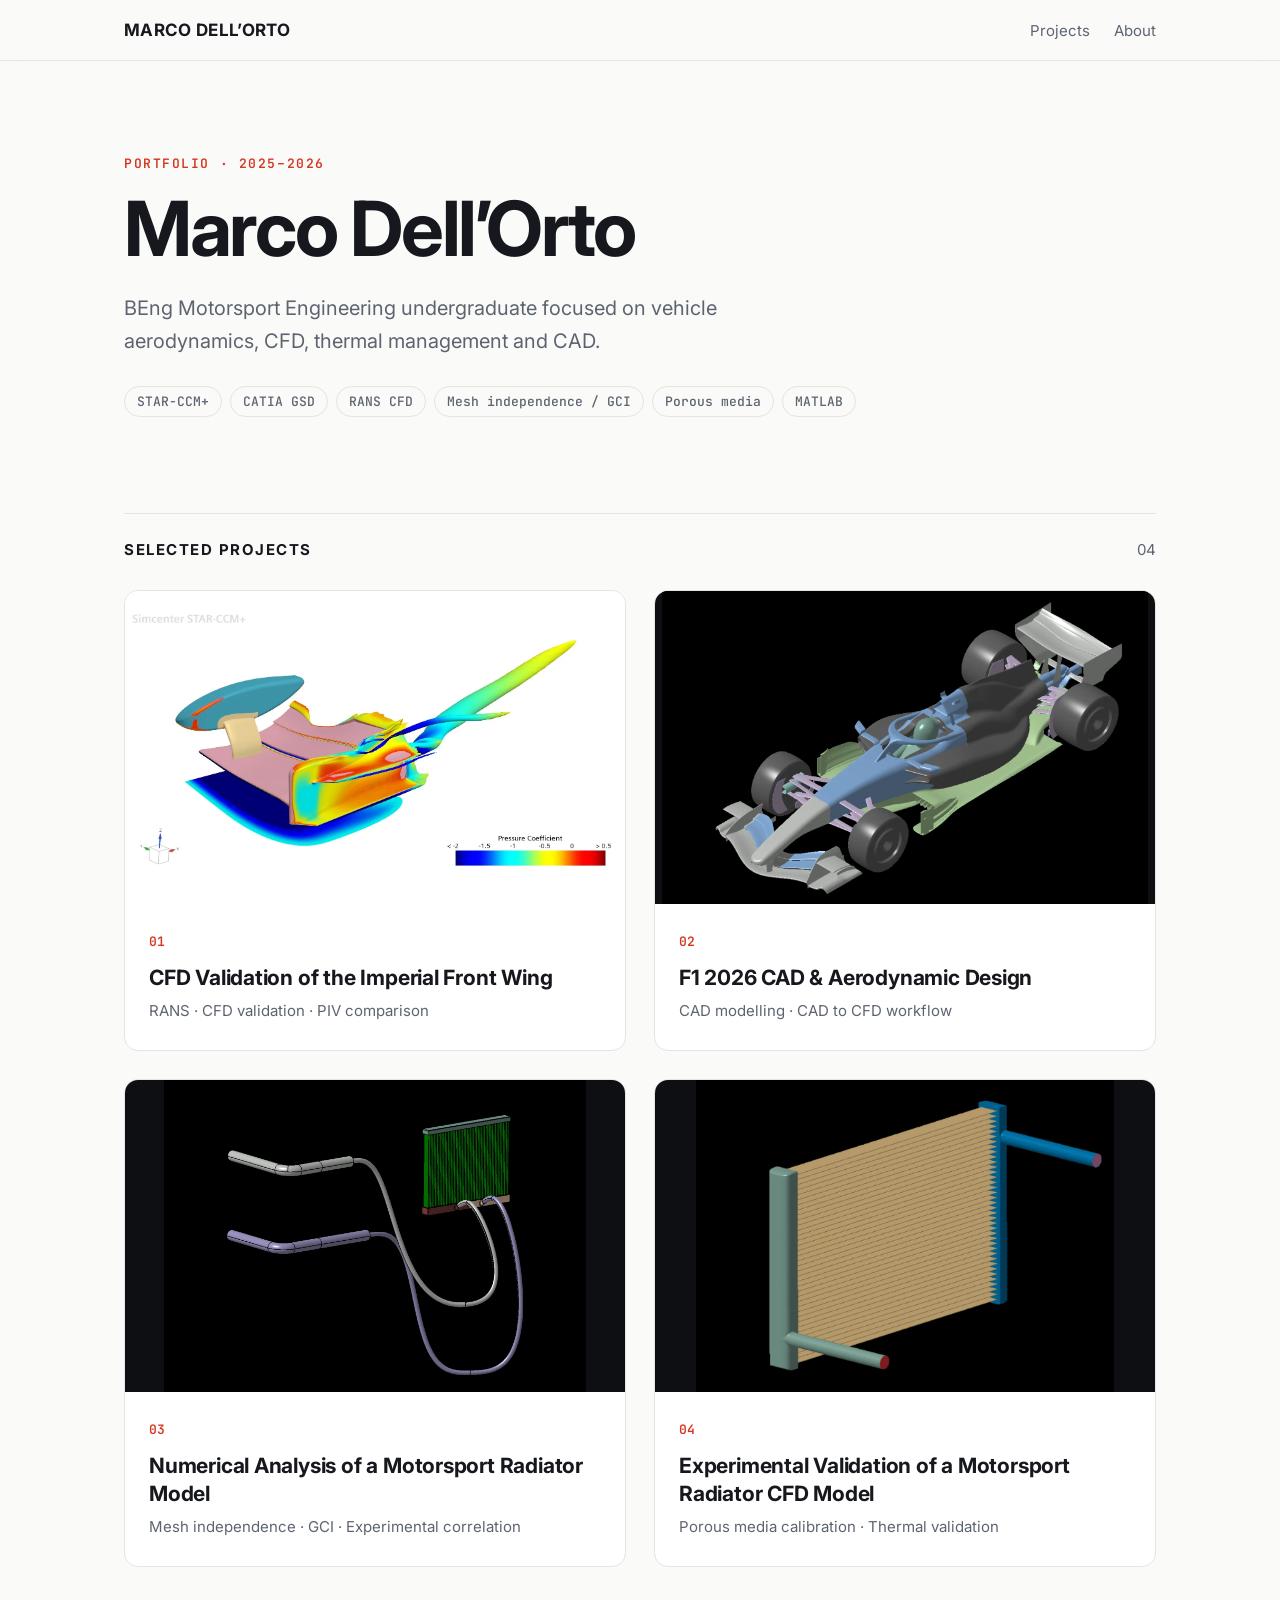
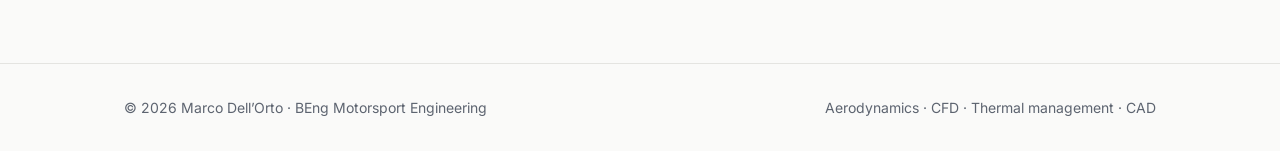
==== commit c0dbaa04: "Add files via upload" ====
--- a/index.html
+++ b/index.html
@@ -1,367 +1,55 @@
-<!DOCTYPE html>
+<!doctype html>
 <html lang="en">
 <head>
-<meta charset="UTF-8">
-<meta name="viewport" content="width=device-width, initial-scale=1.0">
-<title>Marco Dell'Orto — Portfolio</title>
-<style>
-  @import url('https://fonts.googleapis.com/css2?family=Inter:wght@400;500;600&display=swap');
-
-  *, *::before, *::after { box-sizing: border-box; margin: 0; padding: 0; }
-
-  :root {
-    --bg: hsl(220, 20%, 7%);
-    --fg: hsl(210, 10%, 92%);
-    --card: hsl(220, 18%, 12%);
-    --primary: hsl(215, 65%, 55%);
-    --primary-fg: #fff;
-    --muted: hsl(215, 10%, 55%);
-    --muted-bg: hsl(220, 16%, 16%);
-    --border: hsl(220, 14%, 20%);
-    --radius: 0px;
-  }
-
-  .light {
-    --bg: hsl(220, 10%, 97%);
-    --fg: hsl(220, 25%, 10%);
-    --card: #fff;
-    --primary: hsl(215, 70%, 48%);
-    --muted: hsl(220, 10%, 42%);
-    --muted-bg: hsl(220, 10%, 94%);
-    --border: hsl(220, 12%, 88%);
-  }
-
-  body {
-    font-family: 'Inter', system-ui, -apple-system, sans-serif;
-    background: var(--bg);
-    color: var(--fg);
-    line-height: 1.6;
-    background-image:
-      radial-gradient(ellipse 800px 500px at 10% 0%, hsl(215 65% 55% / 0.06), transparent 60%),
-      radial-gradient(ellipse 600px 400px at 90% 30%, hsl(220 60% 50% / 0.04), transparent 60%);
-    background-attachment: fixed;
-    transition: background-color 0.3s, color 0.3s;
-  }
-
-  a { color: inherit; text-decoration: none; }
-
-  .container { max-width: 1100px; margin: 0 auto; padding: 0 24px; }
-
-  /* ─── Header ─── */
-  header {
-    position: sticky; top: 0; z-index: 50;
-    border-bottom: 1px solid transparent;
-    transition: all 0.5s;
-  }
-  header.scrolled {
-    background: color-mix(in srgb, var(--bg) 60%, transparent);
-    backdrop-filter: blur(40px); -webkit-backdrop-filter: blur(40px);
-    border-bottom-color: color-mix(in srgb, var(--border) 60%, transparent);
-    box-shadow: 0 4px 30px hsl(215 65% 55% / 0.04);
-  }
-  .header-inner { display: flex; align-items: center; justify-content: space-between; padding: 16px 24px; max-width: 1100px; margin: 0 auto; }
-  .logo { font-size: 14px; font-weight: 500; letter-spacing: -0.02em; background: none; border: none; color: var(--fg); cursor: pointer; font-family: inherit; }
-  nav ul { display: flex; gap: 20px; list-style: none; }
-  nav button { background: none; border: none; color: var(--muted); font-size: 14px; cursor: pointer; font-family: inherit; transition: color 0.2s; }
-  nav button:hover { color: var(--fg); }
-  .theme-toggle { background: none; border: none; color: var(--muted); cursor: pointer; transition: color 0.2s; width: 20px; height: 20px; }
-  .theme-toggle:hover { color: var(--fg); }
-  .header-right { display: flex; align-items: center; gap: 24px; }
-
-  /* ─── Section label ─── */
-  .section-label { font-size: 11px; font-weight: 500; text-transform: uppercase; letter-spacing: 0.15em; color: var(--primary); margin-bottom: 12px; }
-
-  /* ─── Hero ─── */
-  .hero { padding: 80px 0 64px; }
-  .hero h1 { font-size: clamp(2rem, 5vw, 3rem); font-weight: 500; letter-spacing: -0.02em; line-height: 1.1; margin-bottom: 24px; }
-  .hero .desc { color: var(--muted); font-size: 16px; max-width: 560px; margin-bottom: 16px; }
-  .hero .tags { display: flex; gap: 12px; font-size: 14px; color: var(--muted); margin-bottom: 40px; }
-  .hero .tags .dot { color: var(--border); }
-  .btn-row { display: flex; gap: 12px; flex-wrap: wrap; }
-
-  .primary-btn {
-    background: var(--primary); color: var(--primary-fg);
-    font-weight: 500; font-size: 13px; letter-spacing: 0.01em;
-    padding: 10px 20px; border: none; cursor: pointer; font-family: inherit;
-    box-shadow: 0 2px 12px hsl(215 65% 55% / 0.25);
-    transition: all 0.2s; display: inline-flex; align-items: center; gap: 8px;
-  }
-  .primary-btn:hover { filter: brightness(1.1); box-shadow: 0 4px 20px hsl(215 65% 55% / 0.35); }
-
-  .outline-btn {
-    background: transparent; border: 1px solid var(--border);
-    color: var(--muted); font-weight: 500; font-size: 13px;
-    padding: 10px 20px; cursor: pointer; font-family: inherit;
-    transition: all 0.2s; display: inline-flex; align-items: center; gap: 8px;
-  }
-  .outline-btn:hover { color: var(--primary); border-color: hsl(215 65% 55% / 0.4); }
-
-  /* ─── Sections ─── */
-  .section { padding: 48px 0; border-top: 1px solid var(--border); }
-  .section h2 { font-size: 24px; font-weight: 500; margin-bottom: 24px; letter-spacing: -0.02em; }
-
-  /* ─── Cards ─── */
-  .cards-grid { display: grid; grid-template-columns: repeat(auto-fill, minmax(min(100%, 460px), 1fr)); gap: 16px; }
-
-  .card {
-    background: var(--card); border: 1px solid var(--border);
-    display: flex; flex-direction: column; overflow: hidden; position: relative;
-    box-shadow: 0 1px 0 hsl(215 65% 55% / 0.04) inset, 0 4px 24px hsl(220 40% 5% / 0.4), 0 1px 3px hsl(220 40% 5% / 0.2);
-    transition: all 0.3s;
-  }
-  .card::after {
-    content: ''; position: absolute; inset: -1px;
-    background: hsl(215 65% 55% / 0.06);
-    box-shadow: inset 0 0 40px hsl(215 65% 55% / 0.06), 0 0 20px hsl(215 65% 55% / 0.04);
-    pointer-events: none; opacity: 0; transition: opacity 0.4s;
-  }
-  .card:hover::after { opacity: 1; }
-  .card:hover {
-    border-color: hsl(215 65% 55% / 0.35);
-    box-shadow: 0 0 30px hsl(215 65% 55% / 0.08), 0 4px 24px hsl(220 40% 5% / 0.4);
-    transform: translateY(-1px);
-  }
-
-  .card-img { width: 100%; height: 192px; object-fit: cover; opacity: 0.9; border-bottom: 1px solid var(--border); transition: all 0.7s; }
-  .card:hover .card-img { opacity: 1; transform: scale(1.03); }
-  .card-img-wrap { overflow: hidden; }
-  .card-body { padding: 20px; display: flex; flex-direction: column; flex: 1; position: relative; z-index: 1; }
-  .card-body h3 { font-size: 14px; font-weight: 500; margin-bottom: 8px; }
-  .card-pills { display: flex; flex-wrap: wrap; gap: 6px; margin-bottom: 12px; }
-  .card-pills span { font-size: 11px; color: var(--muted); padding: 2px 8px; border: 1px solid var(--border); }
-  .card-body .card-desc { font-size: 13px; color: var(--muted); line-height: 1.6; margin-bottom: 16px; flex: 1; }
-
-  .case-study-toggle {
-    border-top: 1px solid var(--border); padding-top: 12px; margin-top: auto;
-    display: flex; align-items: center; justify-content: space-between;
-    background: none; border-left: none; border-right: none; border-bottom: none;
-    width: 100%; font-size: 14px; color: var(--muted); cursor: pointer; font-family: inherit;
-    padding-bottom: 6px; transition: color 0.2s;
-  }
-  .case-study-toggle:hover { color: var(--fg); }
-  .case-study-toggle svg { transition: transform 0.2s; }
-  .case-study-toggle.open svg { transform: rotate(180deg); }
-
-  .case-study-content { padding-top: 12px; }
-  .case-study-content iframe { width: 100%; height: 600px; border: 1px solid var(--border); }
-
-  /* ─── Skills ─── */
-  .skills-card {
-    background: var(--card); border: 1px solid var(--border);
-    display: grid; grid-template-columns: repeat(3, 1fr);
-    box-shadow: 0 1px 0 hsl(215 65% 55% / 0.04) inset, 0 4px 24px hsl(220 40% 5% / 0.4);
-  }
-  @media (max-width: 768px) { .skills-card { grid-template-columns: 1fr; } }
-  .skills-col { padding: 20px; }
-  .skills-col + .skills-col { border-left: 1px solid var(--border); }
-  @media (max-width: 768px) { .skills-col + .skills-col { border-left: none; border-top: 1px solid var(--border); } }
-  .skills-col h4 { font-size: 11px; font-weight: 500; text-transform: uppercase; letter-spacing: 0.1em; color: var(--muted); margin-bottom: 16px; }
-  .skills-col ul { list-style: none; font-size: 14px; color: color-mix(in srgb, var(--fg) 80%, transparent); }
-  .skills-col li { margin-bottom: 8px; }
-
-  /* ─── CV ─── */
-  .cv-row { display: flex; align-items: center; justify-content: space-between; gap: 16px; flex-wrap: wrap; }
-  .cv-row p { font-size: 14px; color: var(--muted); }
-
-  /* ─── Contact ─── */
-  .contact-desc { font-size: 14px; color: var(--muted); margin-bottom: 24px; }
-
-  /* ─── Footer ─── */
-  footer { padding: 32px 0; margin-top: 32px; border-top: 1px solid var(--border); text-align: center; font-size: 12px; color: var(--muted); }
-
-  /* ─── Scroll Reveal ─── */
-  .reveal { opacity: 0; transform: translateY(32px); filter: blur(2px); transition: opacity 0.8s cubic-bezier(0.16,1,0.3,1), transform 0.8s cubic-bezier(0.16,1,0.3,1), filter 0.8s ease; }
-  .reveal.visible { opacity: 1; transform: translateY(0); filter: blur(0); }
-
-  /* ─── Light mode overrides ─── */
-  .light .card { box-shadow: 0 1px 0 hsl(0 0% 100% / 0.8) inset, 0 2px 12px hsl(220 15% 50% / 0.08); }
-  .light .card:hover { box-shadow: 0 0 25px hsl(215 70% 48% / 0.06), 0 4px 20px hsl(220 15% 50% / 0.1); }
-  .light .skills-card { box-shadow: 0 1px 0 hsl(0 0% 100% / 0.8) inset, 0 2px 12px hsl(220 15% 50% / 0.08); }
-</style>
+<meta charset="utf-8">
+<meta name="viewport" content="width=device-width, initial-scale=1">
+<title>Marco Dell'Orto — Engineering Portfolio</title>
+<meta name="description" content="Motorsport Engineering undergraduate focused on vehicle aerodynamics, CFD, thermal management and CAD.">
+<link rel="preconnect" href="https://fonts.googleapis.com">
+<link rel="stylesheet" href="https://fonts.googleapis.com/css2?family=Inter:wght@400;500;600;700&family=JetBrains+Mono:wght@500;600&display=swap">
+<link rel="stylesheet" href="style.css">
 </head>
 <body>
+<nav><div class="wrap">
+  <a class="brand" href="index.html">MARCO DELL’ORTO</a>
+  <div class="links"><a href="#projects">Projects</a><a href="#about">About</a></div>
+</div></nav>
 
-<!-- Header -->
-<header id="site-header">
-  <div class="header-inner">
-    <button class="logo" onclick="scrollToEl('top')">Marco Dell'Orto</button>
-    <div class="header-right">
-      <nav>
-        <ul>
-          <li><button onclick="scrollToEl('projects')">Projects</button></li>
-          <li><button onclick="scrollToEl('skills')">Skills</button></li>
-          <li><button onclick="scrollToEl('cv')">CV</button></li>
-          <li><button onclick="scrollToEl('contact')">Contact</button></li>
-        </ul>
-      </nav>
-      <button class="theme-toggle" onclick="toggleTheme()" aria-label="Toggle theme">
-        <svg id="icon-sun" xmlns="http://www.w3.org/2000/svg" width="18" height="18" viewBox="0 0 24 24" fill="none" stroke="currentColor" stroke-width="2" stroke-linecap="round" stroke-linejoin="round"><circle cx="12" cy="12" r="4"/><path d="M12 2v2M12 20v2M4.93 4.93l1.41 1.41M17.66 17.66l1.41 1.41M2 12h2M20 12h2M6.34 17.66l-1.41 1.41M19.07 4.93l-1.41 1.41"/></svg>
-        <svg id="icon-moon" xmlns="http://www.w3.org/2000/svg" width="18" height="18" viewBox="0 0 24 24" fill="none" stroke="currentColor" stroke-width="2" stroke-linecap="round" stroke-linejoin="round" style="display:none"><path d="M12 3a6 6 0 0 0 9 9 9 9 0 1 1-9-9Z"/></svg>
-      </button>
-    </div>
+<header class="hero"><div class="wrap">
+  <p class="eyebrow">Portfolio · 2025–2026</p>
+  <h1>Marco Dell’Orto</h1>
+  <p class="lead">BEng Motorsport Engineering undergraduate focused on vehicle aerodynamics, CFD, thermal management and CAD.</p>
+  <div class="tags">
+    <span class="tag">STAR-CCM+</span><span class="tag">CATIA GSD</span><span class="tag">RANS CFD</span>
+    <span class="tag">Mesh independence / GCI</span><span class="tag">Porous media</span><span class="tag">MATLAB</span>
   </div>
-</header>
+</div></header>
 
-<div class="container" id="top">
+<main class="wrap" id="projects">
+  <div class="section-title"><h2>Selected projects</h2><span>04</span></div>
+  <div class="grid">
+    <a class="card" href="front-wing.html">
+      <div class="thumb light"><img src="img/image18.webp" alt="Cpt=0 isosurface of the Imperial Front Wing"></div>
+      <div class="body"><span class="num">01</span><h3>CFD Validation of the Imperial Front Wing</h3><p>RANS · CFD validation · PIV comparison</p></div>
+    </a>
+    <a class="card" href="f1-2026.html">
+      <div class="thumb"><img src="img/image20.webp" alt="F1 2026 CAD model, isometric view"></div>
+      <div class="body"><span class="num">02</span><h3>F1 2026 CAD &amp; Aerodynamic Design</h3><p>CAD modelling · CAD to CFD workflow</p></div>
+    </a>
+    <a class="card" href="radiator-mesh.html">
+      <div class="thumb"><img src="img/image33.webp" alt="Radiator and cooling circuit geometry"></div>
+      <div class="body"><span class="num">03</span><h3>Numerical Analysis of a Motorsport Radiator Model</h3><p>Mesh independence · GCI · Experimental correlation</p></div>
+    </a>
+    <a class="card" href="radiator-validation.html">
+      <div class="thumb"><img src="img/image39.webp" alt="Tatuus radiator CAD"></div>
+      <div class="body"><span class="num">04</span><h3>Experimental Validation of a Motorsport Radiator CFD Model</h3><p>Porous media calibration · Thermal validation</p></div>
+    </a>
+  </div>
+</main>
 
-  <!-- Hero -->
-  <section class="hero reveal">
-    <p class="section-label">Motorsport Engineering</p>
-    <h1>Marco Dell'Orto</h1>
-    <p class="desc">Aerodynamic engineer for Formula Student at Coventry University. Designing and testing aero components through CFD simulation and wind tunnel methodologies.</p>
-    <div class="tags">
-      <span>CAD</span><span class="dot">·</span>
-      <span>CFD</span><span class="dot">·</span>
-      <span>Aero Design</span><span class="dot">·</span>
-      <span>CATIA</span><span class="dot">·</span>
-      <span>STAR CCM+</span>
-    </div>
-    <div class="btn-row">
-      <button class="primary-btn" onclick="scrollToEl('projects')">View Projects</button>
-      <a href="https://www.linkedin.com/in/marco-dell%E2%80%99orto-394885291/" target="_blank" rel="noreferrer" class="outline-btn">LinkedIn</a>
-      <button class="outline-btn" onclick="scrollToEl('contact')">Contact</button>
-    </div>
-  </section>
-
-  <!-- Projects -->
-  <section class="section reveal" id="projects">
-    <p class="section-label">Selected Work</p>
-    <h2>Projects</h2>
-    <div class="cards-grid" id="cards-grid"></div>
-  </section>
-
-  <!-- Skills -->
-  <section class="section reveal" id="skills">
-    <p class="section-label">Competencies</p>
-    <h2>Skills</h2>
-    <div class="skills-card">
-      <div class="skills-col">
-        <h4>Technical</h4>
-        <ul><li>Mechanical Design</li><li>Basic Aerodynamics</li><li>Engineering Analysis</li></ul>
-      </div>
-      <div class="skills-col">
-        <h4>Software</h4>
-        <ul><li>SolidWorks</li><li>CATIA</li><li>STAR CCM+</li><li>MATLAB</li><li>Python</li></ul>
-      </div>
-      <div class="skills-col">
-        <h4>Other</h4>
-        <ul><li>Technical documentation</li><li>Team collaboration</li><li>Iterative problem solving</li></ul>
-      </div>
-    </div>
-  </section>
-
-  <!-- CV -->
-  <section class="section reveal" id="cv">
-    <div class="cv-row">
-      <div>
-        <p class="section-label">Background</p>
-        <h2 style="margin-bottom:4px">Curriculum Vitae</h2>
-        <p>Work experience, education and qualifications.</p>
-      </div>
-      <div class="btn-row">
-        <a href="https://docs.google.com/document/d/110XskwBDhd9JLGeopGzHJ4eB3v7YqcxC/preview" target="_blank" rel="noreferrer" class="primary-btn">Open CV</a>
-        <a href="https://docs.google.com/document/d/110XskwBDhd9JLGeopGzHJ4eB3v7YqcxC/export?format=pdf" download class="outline-btn">Download</a>
-      </div>
-    </div>
-  </section>
-
-  <!-- Contact -->
-  <section class="section reveal" id="contact">
-    <p class="section-label">Get in touch</p>
-    <h2>Contact</h2>
-    <p class="contact-desc">Interested in collaborating or discussing opportunities?</p>
-    <div class="btn-row">
-      <a href="mailto:marco@example.com" class="outline-btn">Email</a>
-      <a href="https://www.linkedin.com/in/marco-dell%E2%80%99orto-394885291/" target="_blank" rel="noreferrer" class="outline-btn">LinkedIn</a>
-    </div>
-  </section>
-
-  <footer>&copy; <span id="year"></span> Marco Dell'Orto</footer>
-</div>
-
-<script>
-  // ─── Data ───
-  const projects = [
-    {
-      title: "F1 base model design and initial evaluation",
-      pills: ["Personal", "CATIA", "STAR CCM+", "Iterative design"],
-      description: "Designed a modular F1 2026 baseline model compliant with FIA regulations, conducting simulations and iterative design improvements to achieve a lift-to-drag ratio of 2.",
-      documentUrl: "https://docs.google.com/document/d/1RPhSXS26Kc7ewY-woMYmICCY7n0Z9NIQ/preview",
-      image: "project-f1.jpg"
-    },
-    {
-      title: "Formula Student — Vehicle Subsystem Design",
-      pills: ["Academic / Team", "CAD", "Calculations", "Documentation"],
-      description: "Contribution to a Formula Student subsystem design with focus on clear requirements and design iteration.",
-      documentUrl: "https://docs.google.com/document/d/1RPhSXS26Kc7ewY-woMYmICCY7n0Z9NIQ/preview",
-      image: "project-fs.jpg"
-    },
-    {
-      title: "Mechanical Design — Technical Drawings",
-      pills: ["Academic", "SolidWorks", "Drawings"],
-      description: "Coursework project focused on mechanical design fundamentals and clean technical drawings.",
-      documentUrl: "https://docs.google.com/document/d/1RPhSXS26Kc7ewY-woMYmICCY7n0Z9NIQ/preview",
-      image: "project-mech.jpg"
-    }
-  ];
-
-  // ─── Render Cards ───
-  const grid = document.getElementById('cards-grid');
-  projects.forEach(p => {
-    const card = document.createElement('div');
-    card.className = 'card';
-    card.innerHTML = `
-      <div class="card-img-wrap"><img class="card-img" src="${p.image}" alt="${p.title}" loading="lazy"></div>
-      <div class="card-body">
-        <h3>${p.title}</h3>
-        <div class="card-pills">${p.pills.map(pl => `<span>${pl}</span>`).join('')}</div>
-        <p class="card-desc">${p.description}</p>
-        <button class="case-study-toggle" onclick="toggleCase(this)">
-          Case Study
-          <svg xmlns="http://www.w3.org/2000/svg" width="16" height="16" viewBox="0 0 24 24" fill="none" stroke="currentColor" stroke-width="2" stroke-linecap="round" stroke-linejoin="round"><path d="m6 9 6 6 6-6"/></svg>
-        </button>
-        <div class="case-study-content" style="display:none">
-          <a href="${p.documentUrl}" target="_blank" rel="noreferrer" class="primary-btn" style="margin-bottom:12px">Open Full Screen</a>
-          <iframe src="${p.documentUrl}" title="${p.title} document" allow="autoplay"></iframe>
-        </div>
-      </div>
-    `;
-    grid.appendChild(card);
-  });
-
-  // ─── Functions ───
-  function scrollToEl(id) {
-    document.getElementById(id)?.scrollIntoView({ behavior: 'smooth' });
-  }
-
-  function toggleCase(btn) {
-    btn.classList.toggle('open');
-    const content = btn.nextElementSibling;
-    content.style.display = content.style.display === 'none' ? 'block' : 'none';
-  }
-
-  let isLight = false;
-  function toggleTheme() {
-    isLight = !isLight;
-    document.documentElement.classList.toggle('light', isLight);
-    document.getElementById('icon-sun').style.display = isLight ? 'none' : 'block';
-    document.getElementById('icon-moon').style.display = isLight ? 'block' : 'none';
-  }
-
-  // ─── Scroll header ───
-  window.addEventListener('scroll', () => {
-    document.getElementById('site-header').classList.toggle('scrolled', window.scrollY > 20);
-  }, { passive: true });
-
-  // ─── Scroll reveal ───
-  const observer = new IntersectionObserver((entries) => {
-    entries.forEach(e => { if (e.isIntersecting) { e.target.classList.add('visible'); observer.unobserve(e.target); } });
-  }, { threshold: 0.08, rootMargin: '0px 0px -60px 0px' });
-  document.querySelectorAll('.reveal').forEach(el => observer.observe(el));
-
-  // ─── Year ───
-  document.getElementById('year').textContent = new Date().getFullYear();
-</script>
-
+<footer id="about"><div class="wrap">
+  <span>© 2026 Marco Dell’Orto · BEng Motorsport Engineering</span>
+  <span>Aerodynamics · CFD · Thermal management · CAD</span>
+</div></footer>
 </body>
 </html>
--- a/style.css
+++ b/style.css
@@ -0,0 +1,128 @@
+:root {
+  --bg: #fafaf9;
+  --surface: #ffffff;
+  --text: #16181d;
+  --muted: #5d6470;
+  --line: #e4e4e1;
+  --accent: #d6361f;
+  --dark: #0d0f12;
+  --max: 1080px;
+}
+@media (prefers-color-scheme: dark) {
+  :root:not([data-theme="light"]) {
+    --bg: #0e1013; --surface: #16191e; --text: #eceef1; --muted: #9aa1ac; --line: #262a31; --accent: #ff5a3c;
+  }
+}
+* { box-sizing: border-box; }
+html { scroll-behavior: smooth; }
+body {
+  margin: 0; background: var(--bg); color: var(--text);
+  font: 17px/1.65 "Inter", system-ui, -apple-system, Segoe UI, sans-serif;
+  -webkit-font-smoothing: antialiased;
+}
+img { max-width: 100%; height: auto; display: block; }
+a { color: inherit; }
+.wrap { max-width: var(--max); margin: 0 auto; padding: 0 24px; }
+
+/* nav */
+nav { position: sticky; top: 0; z-index: 10; background: color-mix(in srgb, var(--bg) 85%, transparent);
+  backdrop-filter: blur(10px); border-bottom: 1px solid var(--line); }
+nav .wrap { display: flex; justify-content: space-between; align-items: center; height: 60px; }
+nav .brand { font-weight: 700; letter-spacing: .02em; text-decoration: none; }
+nav .links a { text-decoration: none; color: var(--muted); margin-left: 24px; font-size: 15px; }
+nav .links a:hover { color: var(--text); }
+
+/* hero */
+.hero { padding: 96px 0 64px; }
+.eyebrow { font: 600 13px/1 "JetBrains Mono", ui-monospace, monospace; letter-spacing: .12em;
+  text-transform: uppercase; color: var(--accent); margin: 0 0 20px; }
+.hero h1 { font-size: clamp(40px, 7vw, 76px); line-height: 1.02; letter-spacing: -.03em; margin: 0 0 24px; }
+.hero p.lead { font-size: 20px; color: var(--muted); max-width: 640px; margin: 0; }
+.tags { display: flex; flex-wrap: wrap; gap: 8px; margin-top: 28px; }
+.tag { font: 500 13px/1 "JetBrains Mono", monospace; padding: 8px 12px; border: 1px solid var(--line);
+  border-radius: 999px; color: var(--muted); }
+
+/* project grid */
+.section-title { display: flex; justify-content: space-between; align-items: baseline;
+  border-top: 1px solid var(--line); padding-top: 24px; margin: 32px 0 28px; }
+.section-title h2 { margin: 0; font-size: 15px; text-transform: uppercase; letter-spacing: .1em; }
+.section-title span { color: var(--muted); font-size: 15px; }
+.grid { display: grid; grid-template-columns: repeat(2, 1fr); gap: 28px; padding-bottom: 96px; }
+.card { text-decoration: none; display: block; background: var(--surface); border: 1px solid var(--line);
+  border-radius: 14px; overflow: hidden; transition: transform .25s, box-shadow .25s; }
+.card:hover { transform: translateY(-4px); box-shadow: 0 18px 40px -20px rgba(0,0,0,.35); }
+.card .thumb { aspect-ratio: 16/10; background: var(--dark); overflow: hidden; }
+.card .thumb.light { background: #fff; }
+.card .thumb img { width: 100%; height: 100%; object-fit: contain; transition: transform .5s; }
+.card:hover .thumb img { transform: scale(1.04); }
+.card .body { padding: 22px 24px 26px; }
+.card .num { font: 600 13px/1 "JetBrains Mono", monospace; color: var(--accent); }
+.card h3 { margin: 10px 0 8px; font-size: 21px; line-height: 1.3; letter-spacing: -.01em; }
+.card p { margin: 0; color: var(--muted); font-size: 15px; }
+
+footer { border-top: 1px solid var(--line); padding: 32px 0; color: var(--muted); font-size: 14px; }
+footer .wrap { display: flex; justify-content: space-between; flex-wrap: wrap; gap: 12px; }
+
+/* project page */
+.p-hero { padding: 72px 0 40px; }
+.p-hero h1 { font-size: clamp(34px, 5.5vw, 56px); line-height: 1.08; letter-spacing: -.025em; margin: 0 0 16px; max-width: 900px; }
+.p-hero .sub { font: 500 15px/1.5 "JetBrains Mono", monospace; color: var(--muted); }
+.cover { background: var(--dark); border-radius: 16px; overflow: hidden; margin-bottom: 56px; }
+.cover.light { background: #fff; border: 1px solid var(--line); }
+.cover img { margin: 0 auto; max-height: 620px; object-fit: contain; }
+
+.stats { display: grid; grid-template-columns: repeat(auto-fit, minmax(180px, 1fr)); gap: 1px;
+  background: var(--line); border: 1px solid var(--line); border-radius: 14px; overflow: hidden; margin: 0 0 64px; }
+.stat { background: var(--surface); padding: 24px; }
+.stat b { display: block; font-size: 32px; letter-spacing: -.02em; line-height: 1.1; }
+.stat span { color: var(--muted); font-size: 14px; }
+
+.article { max-width: 760px; margin: 0 auto; padding-bottom: 80px; }
+.article h2 { font-size: 28px; letter-spacing: -.015em; margin: 64px 0 16px; }
+.article h2::before { content: ""; display: block; width: 32px; height: 3px; background: var(--accent); margin-bottom: 18px; }
+.article h3 { font-size: 20px; margin: 40px 0 12px; }
+.article p { margin: 0 0 18px; }
+.article ul { padding-left: 20px; }
+.article li { margin-bottom: 6px; }
+.eq { font: 15px/1.6 "JetBrains Mono", monospace; background: var(--surface); border: 1px solid var(--line);
+  border-left: 3px solid var(--accent); border-radius: 8px; padding: 14px 18px; margin: 0 0 18px; }
+
+figure { margin: 28px 0; }
+figure img { border-radius: 10px; border: 1px solid var(--line); background: #fff; margin: 0 auto; }
+figure.dark img { background: var(--dark); border-color: var(--dark); }
+figcaption { font-size: 14px; color: var(--muted); margin-top: 10px; text-align: center; }
+.wide { width: min(1080px, calc(100vw - 48px)); margin-left: 50%; transform: translateX(-50%); }
+.pair { display: grid; grid-template-columns: 1fr 1fr; gap: 16px; align-items: center; }
+.pair figure { margin: 0; }
+.compare { margin: 28px 0; }
+.compare .head { display: grid; grid-template-columns: 1fr 1fr; gap: 16px; font: 600 13px/1 "JetBrains Mono", monospace;
+  text-transform: uppercase; letter-spacing: .1em; color: var(--muted); margin-bottom: 12px; }
+.compare .row-label { font-weight: 600; font-size: 15px; margin: 22px 0 10px; }
+
+.table-wrap { overflow-x: auto; margin: 0 0 24px; border: 1px solid var(--line); border-radius: 10px; background: var(--surface); }
+table { border-collapse: collapse; width: 100%; font-size: 14.5px; }
+th, td { padding: 10px 14px; text-align: left; border-bottom: 1px solid var(--line); white-space: nowrap; }
+th { font-weight: 600; background: color-mix(in srgb, var(--line) 45%, transparent); }
+tr:last-child td { border-bottom: 0; }
+td.num, th.num { text-align: right; font-variant-numeric: tabular-nums; }
+
+.flow { display: flex; flex-wrap: wrap; align-items: center; gap: 10px; margin: 0 0 24px; }
+.flow span { padding: 10px 14px; border: 1px solid var(--line); border-radius: 8px; background: var(--surface); font-size: 15px; }
+.flow i { color: var(--accent); font-style: normal; }
+.refs p { font-size: 14px; color: var(--muted); }
+.refs a { word-break: break-all; }
+
+.pager { display: flex; justify-content: space-between; gap: 16px; border-top: 1px solid var(--line); padding: 32px 0 64px; }
+.pager a { text-decoration: none; max-width: 48%; }
+.pager small { display: block; color: var(--muted); font-size: 13px; }
+.pager b { font-size: 17px; }
+
+@media (max-width: 720px) {
+  body { font-size: 16px; }
+  .wrap { padding: 0 16px; }
+  .grid, .pair, .compare .head { grid-template-columns: 1fr; }
+  .compare .head { display: none; }
+  .hero { padding: 64px 0 40px; }
+  nav .links a { margin-left: 14px; }
+  .wide { width: calc(100vw - 32px); }
+}
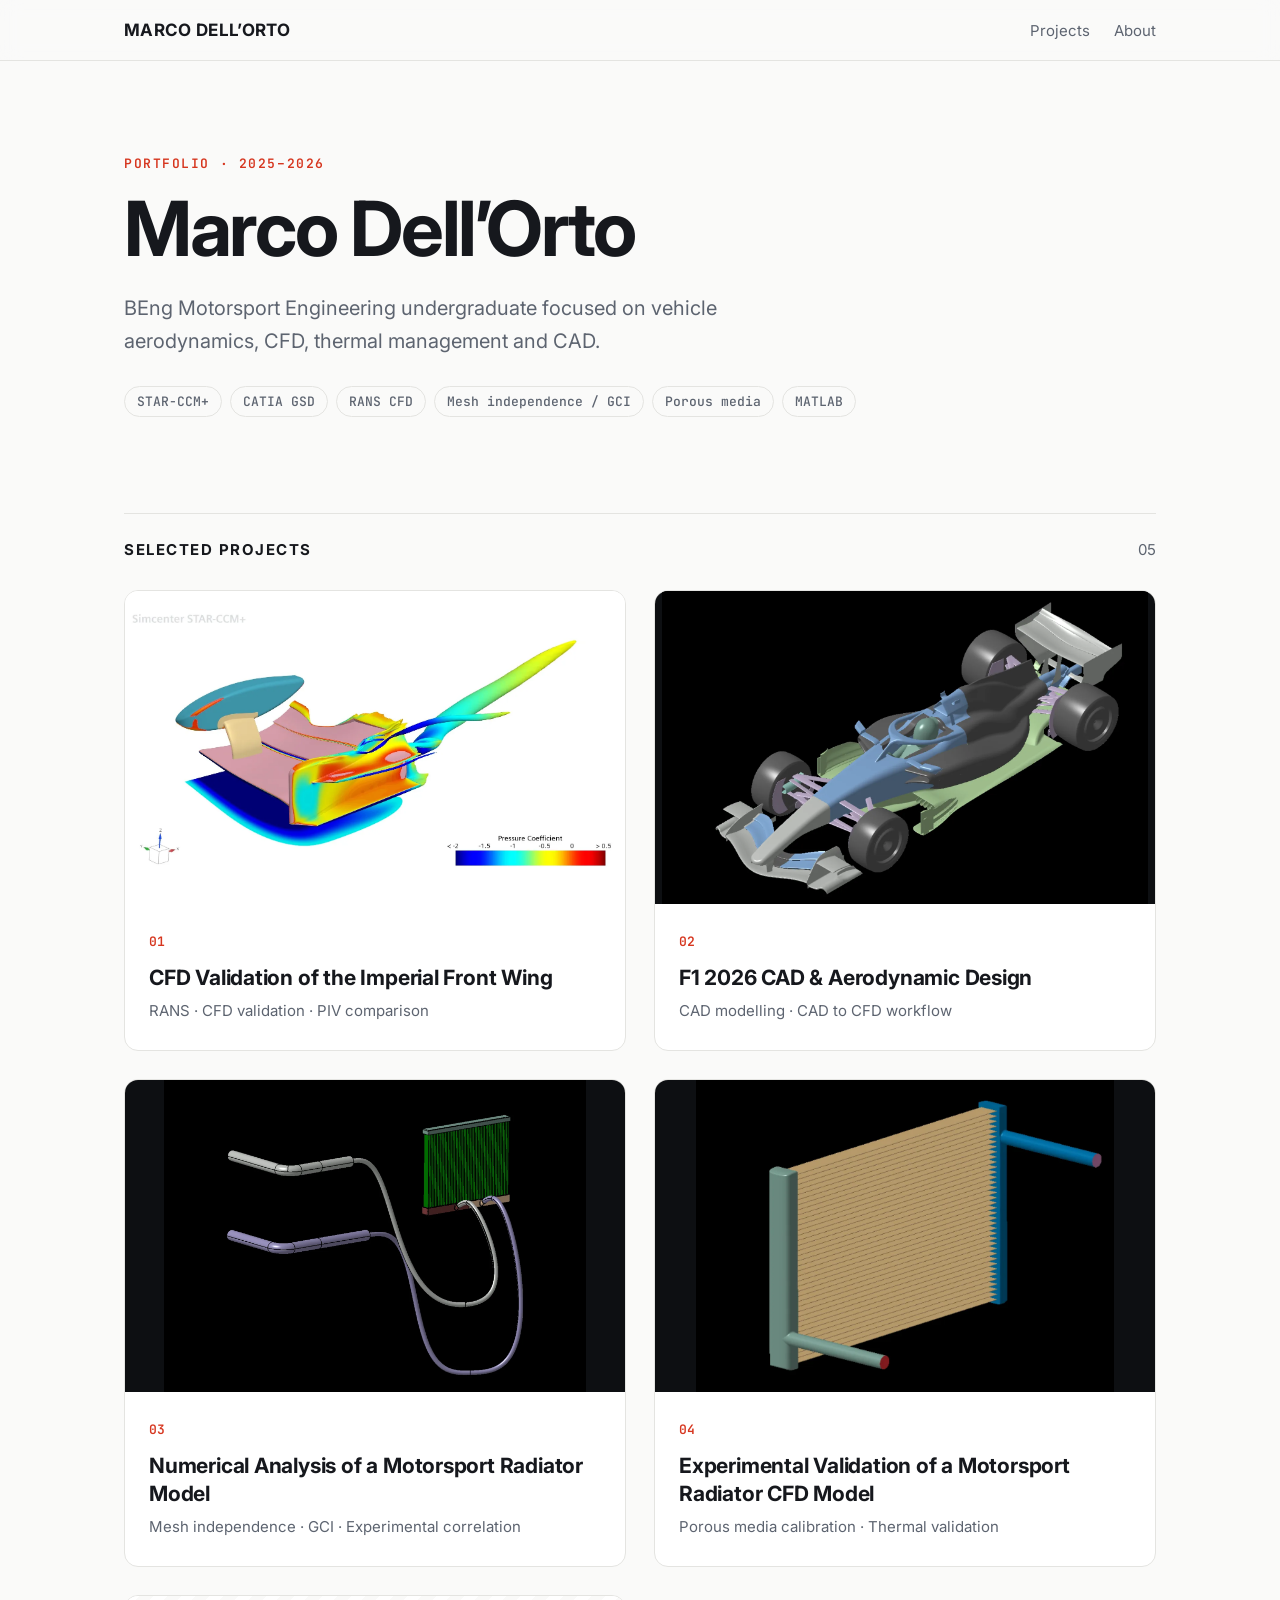
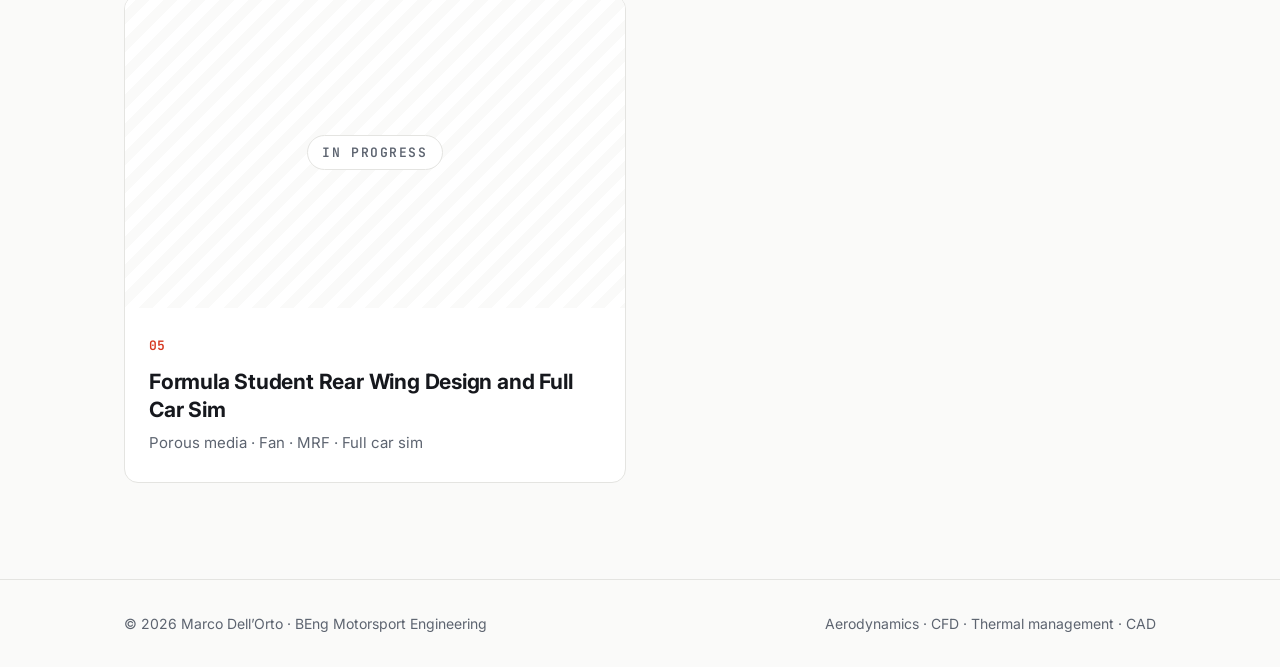
==== commit dfbc74f4: "Add files via upload" ====
--- a/index.html
+++ b/index.html
@@ -7,7 +7,7 @@
 <meta name="description" content="Motorsport Engineering undergraduate focused on vehicle aerodynamics, CFD, thermal management and CAD.">
 <link rel="preconnect" href="https://fonts.googleapis.com">
 <link rel="stylesheet" href="https://fonts.googleapis.com/css2?family=Inter:wght@400;500;600;700&family=JetBrains+Mono:wght@500;600&display=swap">
-<link rel="stylesheet" href="style.css">
+<link rel="stylesheet" href="style.css?v=5">
 </head>
 <body>
 <nav><div class="wrap">
@@ -26,7 +26,7 @@
 </div></header>
 
 <main class="wrap" id="projects">
-  <div class="section-title"><h2>Selected projects</h2><span>04</span></div>
+  <div class="section-title"><h2>Selected projects</h2><span>05</span></div>
   <div class="grid">
     <a class="card" href="front-wing.html">
       <div class="thumb light"><img src="img/image18.webp" alt="Cpt=0 isosurface of the Imperial Front Wing"></div>
@@ -44,6 +44,10 @@
       <div class="thumb"><img src="img/image39.webp" alt="Tatuus radiator CAD"></div>
       <div class="body"><span class="num">04</span><h3>Experimental Validation of a Motorsport Radiator CFD Model</h3><p>Porous media calibration · Thermal validation</p></div>
     </a>
+    <div class="card soon">
+      <div class="thumb"><span>In progress</span></div>
+      <div class="body"><span class="num">05</span><h3>Formula Student Rear Wing Design and Full Car Sim</h3><p>Porous media · Fan · MRF · Full car sim</p></div>
+    </div>
   </div>
 </main>
 
--- a/style.css
+++ b/style.css
@@ -55,6 +55,10 @@
 .card .thumb.light { background: #fff; }
 .card .thumb img { width: 100%; height: 100%; object-fit: contain; transition: transform .5s; }
 .card:hover .thumb img { transform: scale(1.04); }
+.card.soon:hover { transform: none; box-shadow: none; }
+.card.soon .thumb { display: grid; place-items: center; background: repeating-linear-gradient(135deg, var(--surface) 0 10px, var(--bg) 10px 20px); }
+.card.soon .thumb span { font: 600 13px/1 "JetBrains Mono", monospace; letter-spacing: .12em; text-transform: uppercase;
+  color: var(--muted); border: 1px solid var(--line); background: var(--surface); padding: 10px 14px; border-radius: 999px; }
 .card .body { padding: 22px 24px 26px; }
 .card .num { font: 600 13px/1 "JetBrains Mono", monospace; color: var(--accent); }
 .card h3 { margin: 10px 0 8px; font-size: 21px; line-height: 1.3; letter-spacing: -.01em; }
@@ -77,7 +81,11 @@
 .stat b { display: block; font-size: 32px; letter-spacing: -.02em; line-height: 1.1; }
 .stat span { color: var(--muted); font-size: 14px; }
 
-.article { max-width: 760px; margin: 0 auto; padding-bottom: 80px; }
+.article { max-width: var(--max); margin: 0 auto; padding-bottom: 80px; }
+/* text is kept to a readable column; figures, tables and comparisons use the full width */
+.article > :is(p, h2, h3, ul, .eq, .flow, .refs) {
+  max-width: 760px; margin-left: auto !important; margin-right: auto !important;
+}
 .article h2 { font-size: 28px; letter-spacing: -.015em; margin: 64px 0 16px; }
 .article h2::before { content: ""; display: block; width: 32px; height: 3px; background: var(--accent); margin-bottom: 18px; }
 .article h3 { font-size: 20px; margin: 40px 0 12px; }
@@ -87,21 +95,61 @@
 .eq { font: 15px/1.6 "JetBrains Mono", monospace; background: var(--surface); border: 1px solid var(--line);
   border-left: 3px solid var(--accent); border-radius: 8px; padding: 14px 18px; margin: 0 0 18px; }
 
-figure { margin: 28px 0; }
+figure { margin: 28px auto; max-width: 900px; }
 figure img { border-radius: 10px; border: 1px solid var(--line); background: #fff; margin: 0 auto; }
 figure.dark img { background: var(--dark); border-color: var(--dark); }
 figcaption { font-size: 14px; color: var(--muted); margin-top: 10px; text-align: center; }
-.wide { width: min(1080px, calc(100vw - 48px)); margin-left: 50%; transform: translateX(-50%); }
-.pair { display: grid; grid-template-columns: 1fr 1fr; gap: 16px; align-items: center; }
-.pair figure { margin: 0; }
+figure.wide { max-width: none; }
+
+/* side-by-side images: identical boxes so pairs always line up */
+.pair { display: grid; grid-template-columns: 1fr 1fr; gap: 16px; margin: 28px 0; }
+.pair figure { margin: 0; max-width: none; display: flex; flex-direction: column; }
+.pair figure img { width: 100%; aspect-ratio: 16 / 10; object-fit: contain; padding: 8px; }
 .compare { margin: 28px 0; }
-.compare .head { display: grid; grid-template-columns: 1fr 1fr; gap: 16px; font: 600 13px/1 "JetBrains Mono", monospace;
-  text-transform: uppercase; letter-spacing: .1em; color: var(--muted); margin-bottom: 12px; }
-.compare .row-label { font-weight: 600; font-size: 15px; margin: 22px 0 10px; }
+.compare .head { display: none; }
+.compare .pair { margin: 0; }
+.compare figure::before { font: 600 12px/1 "JetBrains Mono", monospace; text-transform: uppercase;
+  letter-spacing: .1em; color: var(--muted); margin-bottom: 8px; }
+.compare figure:first-child::before { content: "Literature"; }
+.compare figure:last-child::before { content: "CFD"; }
+.compare .row-label { font-weight: 600; font-size: 15px; margin: 28px 0 10px; padding-top: 18px; border-top: 1px solid var(--line); }
+.compare .row-label:first-of-type { border-top: 0; padding-top: 0; }
 
-.table-wrap { overflow-x: auto; margin: 0 0 24px; border: 1px solid var(--line); border-radius: 10px; background: var(--surface); }
+/* charts (rebuilt from the Word charts as inline SVG) */
+.chart { --s1: #2a78d6; --s2: #eb6834; max-width: 760px; background: var(--surface); border: 1px solid var(--line);
+  border-radius: 12px; padding: 20px 20px 16px; }
+@media (prefers-color-scheme: dark) { :root:not([data-theme="light"]) .chart { --s1: #3987e5; --s2: #d95926; } }
+.chart-title { font-weight: 600; font-size: 15px; margin-bottom: 10px; }
+.chart-sub { font: 600 12px/1 "JetBrains Mono", monospace; text-transform: uppercase; letter-spacing: .1em; color: var(--muted); margin: 6px 0 4px; }
+.chart-grid { display: grid; grid-template-columns: 1fr 1fr; gap: 20px; }
+.chart-scroll { overflow-x: auto; }
+.chart svg { display: block; width: 100%; min-width: 460px; height: auto; }
+.chart-grid svg { min-width: 290px; }
+.chart .grid { stroke: var(--line); stroke-width: 1; }
+.chart .axis { stroke: var(--muted); stroke-width: 1; }
+.chart .tick { fill: var(--muted); font-size: 12px; font-variant-numeric: tabular-nums; }
+.chart .axl { fill: var(--muted); font-size: 13px; }
+.chart .lbl { fill: var(--text); font-size: 12px; font-weight: 600; }
+.chart .eq { fill: var(--text); font: 600 13px "JetBrains Mono", monospace; }
+.chart .ln { fill: none; stroke-width: 2; stroke-linejoin: round; stroke-linecap: round; }
+.chart .ln.thin { stroke-width: 1.5; opacity: .75; }
+.chart .ln.s1 { stroke: var(--s1); } .chart .ln.s2 { stroke: var(--s2); }
+.chart .dot { stroke: var(--surface); stroke-width: 2; cursor: default; }
+.chart .dot.s1 { fill: var(--s1); } .chart .dot.s2 { fill: var(--s2); }
+.chart .dot:hover { r: 6.5; }
+.chart .ring { fill: none; stroke: var(--text); stroke-width: 1.5; }
+.legend { display: flex; flex-wrap: wrap; gap: 6px 18px; font-size: 13px; color: var(--muted); margin-bottom: 8px; }
+.legend span { display: inline-flex; align-items: center; gap: 7px; }
+.legend i { width: 10px; height: 10px; border-radius: 50%; display: inline-block; }
+.legend i.s1 { background: var(--s1); } .legend i.s2 { background: var(--s2); }
+.legend i.line { width: 18px; height: 2px; border-radius: 1px; }
+@media (max-width: 720px) { .chart-grid { grid-template-columns: 1fr; } .chart { padding: 16px 12px 12px; } }
+
+.table-wrap { overflow-x: auto; margin: 0 auto 24px; max-width: 760px; border: 1px solid var(--line); border-radius: 10px; background: var(--surface); }
+.table-wrap.wide { max-width: none; }
 table { border-collapse: collapse; width: 100%; font-size: 14.5px; }
-th, td { padding: 10px 14px; text-align: left; border-bottom: 1px solid var(--line); white-space: nowrap; }
+th, td { padding: 10px 14px; text-align: left; border-bottom: 1px solid var(--line); white-space: nowrap; vertical-align: bottom; }
+th { white-space: normal; }
 th { font-weight: 600; background: color-mix(in srgb, var(--line) 45%, transparent); }
 tr:last-child td { border-bottom: 0; }
 td.num, th.num { text-align: right; font-variant-numeric: tabular-nums; }
@@ -120,9 +168,7 @@
 @media (max-width: 720px) {
   body { font-size: 16px; }
   .wrap { padding: 0 16px; }
-  .grid, .pair, .compare .head { grid-template-columns: 1fr; }
-  .compare .head { display: none; }
+  .grid, .pair { grid-template-columns: 1fr; }
   .hero { padding: 64px 0 40px; }
   nav .links a { margin-left: 14px; }
-  .wide { width: calc(100vw - 32px); }
 }
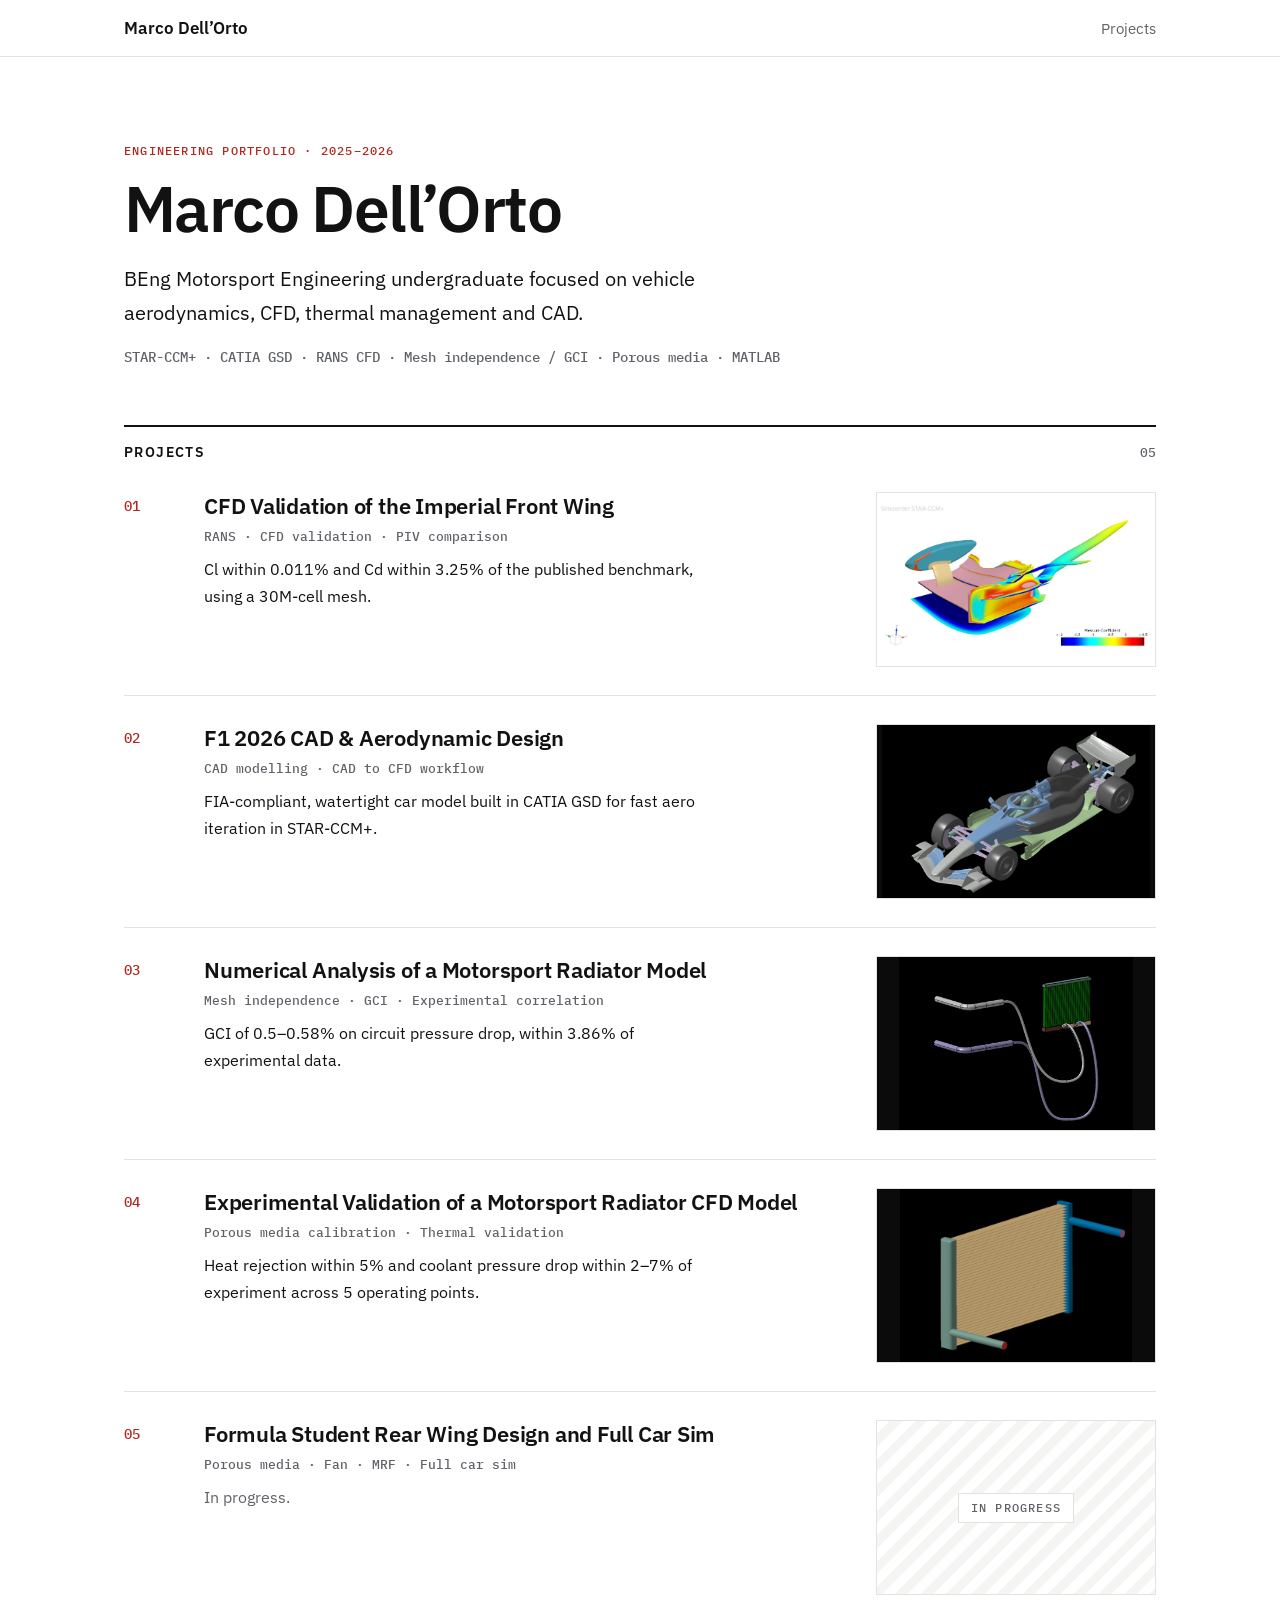
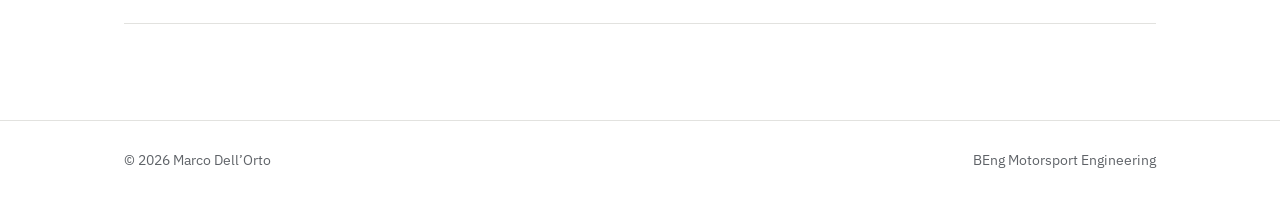
==== commit 115667d8: "Add files via upload" ====
--- a/index.html
+++ b/index.html
@@ -6,54 +6,76 @@
 <title>Marco Dell'Orto — Engineering Portfolio</title>
 <meta name="description" content="Motorsport Engineering undergraduate focused on vehicle aerodynamics, CFD, thermal management and CAD.">
 <link rel="preconnect" href="https://fonts.googleapis.com">
-<link rel="stylesheet" href="https://fonts.googleapis.com/css2?family=Inter:wght@400;500;600;700&family=JetBrains+Mono:wght@500;600&display=swap">
-<link rel="stylesheet" href="style.css?v=5">
+<link rel="stylesheet" href="https://fonts.googleapis.com/css2?family=IBM+Plex+Sans:wght@400;500;600&family=IBM+Plex+Mono:wght@500&display=swap">
+<link rel="stylesheet" href="style.css?v=6">
 </head>
 <body>
 <nav><div class="wrap">
-  <a class="brand" href="index.html">MARCO DELL’ORTO</a>
-  <div class="links"><a href="#projects">Projects</a><a href="#about">About</a></div>
+  <a class="brand" href="index.html">Marco Dell’Orto</a>
+  <div class="links"><a href="#projects">Projects</a></div>
 </div></nav>
 
 <header class="hero"><div class="wrap">
-  <p class="eyebrow">Portfolio · 2025–2026</p>
+  <p class="eyebrow">Engineering portfolio · 2025–2026</p>
   <h1>Marco Dell’Orto</h1>
   <p class="lead">BEng Motorsport Engineering undergraduate focused on vehicle aerodynamics, CFD, thermal management and CAD.</p>
-  <div class="tags">
-    <span class="tag">STAR-CCM+</span><span class="tag">CATIA GSD</span><span class="tag">RANS CFD</span>
-    <span class="tag">Mesh independence / GCI</span><span class="tag">Porous media</span><span class="tag">MATLAB</span>
-  </div>
+  <p class="skills">STAR-CCM+ · CATIA GSD · RANS CFD · Mesh independence / GCI · Porous media · MATLAB</p>
 </div></header>
 
 <main class="wrap" id="projects">
-  <div class="section-title"><h2>Selected projects</h2><span>05</span></div>
-  <div class="grid">
-    <a class="card" href="front-wing.html">
-      <div class="thumb light"><img src="img/image18.webp" alt="Cpt=0 isosurface of the Imperial Front Wing"></div>
-      <div class="body"><span class="num">01</span><h3>CFD Validation of the Imperial Front Wing</h3><p>RANS · CFD validation · PIV comparison</p></div>
-    </a>
-    <a class="card" href="f1-2026.html">
-      <div class="thumb"><img src="img/image20.webp" alt="F1 2026 CAD model, isometric view"></div>
-      <div class="body"><span class="num">02</span><h3>F1 2026 CAD &amp; Aerodynamic Design</h3><p>CAD modelling · CAD to CFD workflow</p></div>
-    </a>
-    <a class="card" href="radiator-mesh.html">
-      <div class="thumb"><img src="img/image33.webp" alt="Radiator and cooling circuit geometry"></div>
-      <div class="body"><span class="num">03</span><h3>Numerical Analysis of a Motorsport Radiator Model</h3><p>Mesh independence · GCI · Experimental correlation</p></div>
-    </a>
-    <a class="card" href="radiator-validation.html">
-      <div class="thumb"><img src="img/image39.webp" alt="Tatuus radiator CAD"></div>
-      <div class="body"><span class="num">04</span><h3>Experimental Validation of a Motorsport Radiator CFD Model</h3><p>Porous media calibration · Thermal validation</p></div>
-    </a>
-    <div class="card soon">
-      <div class="thumb"><span>In progress</span></div>
-      <div class="body"><span class="num">05</span><h3>Formula Student Rear Wing Design and Full Car Sim</h3><p>Porous media · Fan · MRF · Full car sim</p></div>
-    </div>
-  </div>
+  <div class="section-title"><h2>Projects</h2><span>05</span></div>
+  <ol class="plist">
+    <li><a class="prow" href="front-wing.html">
+      <span class="pnum">01</span>
+      <div class="pbody">
+        <h3>CFD Validation of the Imperial Front Wing</h3>
+        <p class="ptags">RANS · CFD validation · PIV comparison</p>
+        <p class="pres">Cl within 0.011% and Cd within 3.25% of the published benchmark, using a 30M-cell mesh.</p>
+      </div>
+      <div class="pthumb light"><img src="img/image18.webp" alt="Cpt=0 isosurface of the Imperial Front Wing"></div>
+    </a></li>
+    <li><a class="prow" href="f1-2026.html">
+      <span class="pnum">02</span>
+      <div class="pbody">
+        <h3>F1 2026 CAD &amp; Aerodynamic Design</h3>
+        <p class="ptags">CAD modelling · CAD to CFD workflow</p>
+        <p class="pres">FIA-compliant, watertight car model built in CATIA GSD for fast aero iteration in STAR-CCM+.</p>
+      </div>
+      <div class="pthumb"><img src="img/image20.webp" alt="F1 2026 CAD model, isometric view"></div>
+    </a></li>
+    <li><a class="prow" href="radiator-mesh.html">
+      <span class="pnum">03</span>
+      <div class="pbody">
+        <h3>Numerical Analysis of a Motorsport Radiator Model</h3>
+        <p class="ptags">Mesh independence · GCI · Experimental correlation</p>
+        <p class="pres">GCI of 0.5–0.58% on circuit pressure drop, within 3.86% of experimental data.</p>
+      </div>
+      <div class="pthumb"><img src="img/image33.webp" alt="Radiator and cooling circuit geometry"></div>
+    </a></li>
+    <li><a class="prow" href="radiator-validation.html">
+      <span class="pnum">04</span>
+      <div class="pbody">
+        <h3>Experimental Validation of a Motorsport Radiator CFD Model</h3>
+        <p class="ptags">Porous media calibration · Thermal validation</p>
+        <p class="pres">Heat rejection within 5% and coolant pressure drop within 2–7% of experiment across 5 operating points.</p>
+      </div>
+      <div class="pthumb"><img src="img/image39.webp" alt="Tatuus radiator CAD"></div>
+    </a></li>
+    <li><div class="prow soon">
+      <span class="pnum">05</span>
+      <div class="pbody">
+        <h3>Formula Student Rear Wing Design and Full Car Sim</h3>
+        <p class="ptags">Porous media · Fan · MRF · Full car sim</p>
+        <p class="pres">In progress.</p>
+      </div>
+      <div class="pthumb hatch"><span>In progress</span></div>
+    </div></li>
+  </ol>
 </main>
 
-<footer id="about"><div class="wrap">
-  <span>© 2026 Marco Dell’Orto · BEng Motorsport Engineering</span>
-  <span>Aerodynamics · CFD · Thermal management · CAD</span>
+<footer><div class="wrap">
+  <span>© 2026 Marco Dell’Orto</span>
+  <span>BEng Motorsport Engineering</span>
 </div></footer>
 </body>
 </html>
--- a/style.css
+++ b/style.css
@@ -1,23 +1,22 @@
+/* Clean, report-like portfolio: white page, black type, thin rules, one restrained accent. */
 :root {
-  --bg: #fafaf9;
-  --surface: #ffffff;
-  --text: #16181d;
-  --muted: #5d6470;
-  --line: #e4e4e1;
-  --accent: #d6361f;
-  --dark: #0d0f12;
+  --bg: #ffffff;
+  --soft: #f5f5f3;
+  --text: #121212;
+  --muted: #5f6368;
+  --line: #e2e2df;
+  --rule: #121212;
+  --accent: #b3261e;
+  --dark: #0b0b0b;
   --max: 1080px;
-}
-@media (prefers-color-scheme: dark) {
-  :root:not([data-theme="light"]) {
-    --bg: #0e1013; --surface: #16191e; --text: #eceef1; --muted: #9aa1ac; --line: #262a31; --accent: #ff5a3c;
-  }
+  --col: 760px;
+  --mono: "IBM Plex Mono", ui-monospace, Consolas, monospace;
 }
 * { box-sizing: border-box; }
 html { scroll-behavior: smooth; }
 body {
   margin: 0; background: var(--bg); color: var(--text);
-  font: 17px/1.65 "Inter", system-ui, -apple-system, Segoe UI, sans-serif;
+  font: 17px/1.7 "IBM Plex Sans", system-ui, -apple-system, "Segoe UI", sans-serif;
   -webkit-font-smoothing: antialiased;
 }
 img { max-width: 100%; height: auto; display: block; }
@@ -25,80 +24,85 @@
 .wrap { max-width: var(--max); margin: 0 auto; padding: 0 24px; }
 
 /* nav */
-nav { position: sticky; top: 0; z-index: 10; background: color-mix(in srgb, var(--bg) 85%, transparent);
-  backdrop-filter: blur(10px); border-bottom: 1px solid var(--line); }
-nav .wrap { display: flex; justify-content: space-between; align-items: center; height: 60px; }
-nav .brand { font-weight: 700; letter-spacing: .02em; text-decoration: none; }
+nav { position: sticky; top: 0; z-index: 10; background: rgba(255,255,255,.94);
+  backdrop-filter: blur(8px); border-bottom: 1px solid var(--line); }
+nav .wrap { display: flex; justify-content: space-between; align-items: center; height: 56px; }
+nav .brand { font-weight: 600; text-decoration: none; }
 nav .links a { text-decoration: none; color: var(--muted); margin-left: 24px; font-size: 15px; }
 nav .links a:hover { color: var(--text); }
 
-/* hero */
-.hero { padding: 96px 0 64px; }
-.eyebrow { font: 600 13px/1 "JetBrains Mono", ui-monospace, monospace; letter-spacing: .12em;
-  text-transform: uppercase; color: var(--accent); margin: 0 0 20px; }
-.hero h1 { font-size: clamp(40px, 7vw, 76px); line-height: 1.02; letter-spacing: -.03em; margin: 0 0 24px; }
-.hero p.lead { font-size: 20px; color: var(--muted); max-width: 640px; margin: 0; }
-.tags { display: flex; flex-wrap: wrap; gap: 8px; margin-top: 28px; }
-.tag { font: 500 13px/1 "JetBrains Mono", monospace; padding: 8px 12px; border: 1px solid var(--line);
-  border-radius: 999px; color: var(--muted); }
+/* home header */
+.hero { padding: 88px 0 56px; }
+.eyebrow { font: 500 12px/1 var(--mono); letter-spacing: .1em; text-transform: uppercase; color: var(--accent); margin: 0 0 18px; }
+.hero h1 { font-size: clamp(40px, 6.5vw, 64px); font-weight: 600; line-height: 1.05; letter-spacing: -.025em; margin: 0 0 20px; }
+.hero .lead { font-size: 20px; color: var(--text); max-width: 640px; margin: 0 0 16px; }
+.hero .skills { font: 500 14px/1.6 var(--mono); color: var(--muted); margin: 0; }
 
-/* project grid */
+/* section heading with a strong rule, like a report chapter */
 .section-title { display: flex; justify-content: space-between; align-items: baseline;
-  border-top: 1px solid var(--line); padding-top: 24px; margin: 32px 0 28px; }
-.section-title h2 { margin: 0; font-size: 15px; text-transform: uppercase; letter-spacing: .1em; }
-.section-title span { color: var(--muted); font-size: 15px; }
-.grid { display: grid; grid-template-columns: repeat(2, 1fr); gap: 28px; padding-bottom: 96px; }
-.card { text-decoration: none; display: block; background: var(--surface); border: 1px solid var(--line);
-  border-radius: 14px; overflow: hidden; transition: transform .25s, box-shadow .25s; }
-.card:hover { transform: translateY(-4px); box-shadow: 0 18px 40px -20px rgba(0,0,0,.35); }
-.card .thumb { aspect-ratio: 16/10; background: var(--dark); overflow: hidden; }
-.card .thumb.light { background: #fff; }
-.card .thumb img { width: 100%; height: 100%; object-fit: contain; transition: transform .5s; }
-.card:hover .thumb img { transform: scale(1.04); }
-.card.soon:hover { transform: none; box-shadow: none; }
-.card.soon .thumb { display: grid; place-items: center; background: repeating-linear-gradient(135deg, var(--surface) 0 10px, var(--bg) 10px 20px); }
-.card.soon .thumb span { font: 600 13px/1 "JetBrains Mono", monospace; letter-spacing: .12em; text-transform: uppercase;
-  color: var(--muted); border: 1px solid var(--line); background: var(--surface); padding: 10px 14px; border-radius: 999px; }
-.card .body { padding: 22px 24px 26px; }
-.card .num { font: 600 13px/1 "JetBrains Mono", monospace; color: var(--accent); }
-.card h3 { margin: 10px 0 8px; font-size: 21px; line-height: 1.3; letter-spacing: -.01em; }
-.card p { margin: 0; color: var(--muted); font-size: 15px; }
+  border-top: 2px solid var(--rule); padding-top: 14px; margin: 0; }
+.section-title h2 { margin: 0; font-size: 14px; font-weight: 600; text-transform: uppercase; letter-spacing: .1em; }
+.section-title span { font: 500 13px var(--mono); color: var(--muted); }
 
-footer { border-top: 1px solid var(--line); padding: 32px 0; color: var(--muted); font-size: 14px; }
+/* project list */
+.plist { list-style: none; margin: 0 0 96px; padding: 0; }
+.plist li { border-bottom: 1px solid var(--line); }
+.prow { display: grid; grid-template-columns: 56px 1fr 280px; gap: 24px; align-items: start;
+  padding: 28px 0; text-decoration: none; }
+.pnum { font: 500 14px/28px var(--mono); color: var(--accent); }
+.pbody h3 { margin: 0 0 6px; font-size: 22px; font-weight: 600; line-height: 1.3; letter-spacing: -.01em; }
+.ptags { margin: 0 0 10px; font: 500 13px/1.5 var(--mono); color: var(--muted); }
+.pres { margin: 0; font-size: 15.5px; color: var(--text); max-width: 520px; }
+.pthumb { aspect-ratio: 16 / 10; background: var(--dark); border: 1px solid var(--line); overflow: hidden; }
+.pthumb.light { background: #fff; }
+.pthumb img { width: 100%; height: 100%; object-fit: contain; transition: transform .4s; }
+a.prow:hover h3 { text-decoration: underline; text-decoration-thickness: 1.5px; text-underline-offset: 4px; }
+a.prow:hover .pthumb img { transform: scale(1.03); }
+.pthumb.hatch { display: grid; place-items: center; background: repeating-linear-gradient(135deg, #fff 0 9px, var(--soft) 9px 18px); }
+.pthumb.hatch span { font: 500 12px/1 var(--mono); letter-spacing: .1em; text-transform: uppercase; color: var(--muted);
+  background: #fff; border: 1px solid var(--line); padding: 8px 12px; }
+.prow.soon .pres { color: var(--muted); }
+
+footer { border-top: 1px solid var(--line); padding: 28px 0; color: var(--muted); font-size: 14px; }
 footer .wrap { display: flex; justify-content: space-between; flex-wrap: wrap; gap: 12px; }
 
-/* project page */
-.p-hero { padding: 72px 0 40px; }
-.p-hero h1 { font-size: clamp(34px, 5.5vw, 56px); line-height: 1.08; letter-spacing: -.025em; margin: 0 0 16px; max-width: 900px; }
-.p-hero .sub { font: 500 15px/1.5 "JetBrains Mono", monospace; color: var(--muted); }
-.cover { background: var(--dark); border-radius: 16px; overflow: hidden; margin-bottom: 56px; }
-.cover.light { background: #fff; border: 1px solid var(--line); }
-.cover img { margin: 0 auto; max-height: 620px; object-fit: contain; }
+/* project page header */
+.p-hero { padding: 64px 0 32px; border-bottom: 2px solid var(--rule); margin-bottom: 40px; }
+.p-hero h1 { font-size: clamp(32px, 5vw, 48px); font-weight: 600; line-height: 1.12; letter-spacing: -.02em; margin: 0 0 14px; max-width: 900px; }
+.p-hero .sub { font: 500 14px/1.5 var(--mono); color: var(--muted); margin: 0; }
+.cover { background: var(--dark); border: 1px solid var(--line); margin-bottom: 40px; }
+.cover.light { background: #fff; }
+.cover img { margin: 0 auto; max-height: 560px; object-fit: contain; }
 
-.stats { display: grid; grid-template-columns: repeat(auto-fit, minmax(180px, 1fr)); gap: 1px;
-  background: var(--line); border: 1px solid var(--line); border-radius: 14px; overflow: hidden; margin: 0 0 64px; }
-.stat { background: var(--surface); padding: 24px; }
-.stat b { display: block; font-size: 32px; letter-spacing: -.02em; line-height: 1.1; }
+/* key results strip */
+.stats { display: grid; grid-template-columns: repeat(auto-fit, minmax(170px, 1fr));
+  border-top: 1px solid var(--rule); border-bottom: 1px solid var(--rule); margin: 0 0 24px; }
+.stat { padding: 20px 20px 18px 0; }
+.stat + .stat { padding-left: 20px; border-left: 1px solid var(--line); }
+.stat b { display: block; font-size: 30px; font-weight: 600; letter-spacing: -.02em; line-height: 1.15; }
 .stat span { color: var(--muted); font-size: 14px; }
 
-.article { max-width: var(--max); margin: 0 auto; padding-bottom: 80px; }
-/* text is kept to a readable column; figures, tables and comparisons use the full width */
+/* article: text in a readable column; figures, tables and comparisons can go wider */
+.article { max-width: var(--max); margin: 0 auto; padding-bottom: 72px; counter-reset: sec; }
 .article > :is(p, h2, h3, ul, .eq, .flow, .refs) {
-  max-width: 760px; margin-left: auto !important; margin-right: auto !important;
+  max-width: var(--col); margin-left: auto !important; margin-right: auto !important;
 }
-.article h2 { font-size: 28px; letter-spacing: -.015em; margin: 64px 0 16px; }
-.article h2::before { content: ""; display: block; width: 32px; height: 3px; background: var(--accent); margin-bottom: 18px; }
-.article h3 { font-size: 20px; margin: 40px 0 12px; }
+.article h2 { font-size: 26px; font-weight: 600; letter-spacing: -.01em; margin: 56px 0 14px; }
+.article h3 { font-size: 19px; font-weight: 600; margin: 36px 0 10px; }
+.article > h2 { counter-increment: sec; counter-reset: sub; }
+.article > h3 { counter-increment: sub; }
+.article > h2::before { content: counter(sec); font: 500 .8em var(--mono); color: var(--accent); margin-right: 14px; }
+.article > h3::before { content: counter(sec) "." counter(sub); font: 500 .8em var(--mono); color: var(--accent); margin-right: 12px; }
 .article p { margin: 0 0 18px; }
 .article ul { padding-left: 20px; }
 .article li { margin-bottom: 6px; }
-.eq { font: 15px/1.6 "JetBrains Mono", monospace; background: var(--surface); border: 1px solid var(--line);
-  border-left: 3px solid var(--accent); border-radius: 8px; padding: 14px 18px; margin: 0 0 18px; }
+.eq { font: 15px/1.7 var(--mono); background: var(--soft); border-left: 2px solid var(--accent); padding: 12px 18px; margin: 0 0 18px; }
 
+/* figures */
 figure { margin: 28px auto; max-width: 900px; }
-figure img { border-radius: 10px; border: 1px solid var(--line); background: #fff; margin: 0 auto; }
-figure.dark img { background: var(--dark); border-color: var(--dark); }
-figcaption { font-size: 14px; color: var(--muted); margin-top: 10px; text-align: center; }
+figure img { border: 1px solid var(--line); background: #fff; margin: 0 auto; }
+figure.dark img { background: var(--dark); }
+figcaption { font-size: 14px; color: var(--muted); margin-top: 8px; text-align: center; }
 figure.wide { max-width: none; }
 
 /* side-by-side images: identical boxes so pairs always line up */
@@ -108,33 +112,30 @@
 .compare { margin: 28px 0; }
 .compare .head { display: none; }
 .compare .pair { margin: 0; }
-.compare figure::before { font: 600 12px/1 "JetBrains Mono", monospace; text-transform: uppercase;
-  letter-spacing: .1em; color: var(--muted); margin-bottom: 8px; }
+.compare figure::before { font: 500 12px/1 var(--mono); text-transform: uppercase; letter-spacing: .1em; color: var(--muted); margin-bottom: 8px; }
 .compare figure:first-child::before { content: "Literature"; }
 .compare figure:last-child::before { content: "CFD"; }
 .compare .row-label { font-weight: 600; font-size: 15px; margin: 28px 0 10px; padding-top: 18px; border-top: 1px solid var(--line); }
 .compare .row-label:first-of-type { border-top: 0; padding-top: 0; }
 
 /* charts (rebuilt from the Word charts as inline SVG) */
-.chart { --s1: #2a78d6; --s2: #eb6834; max-width: 760px; background: var(--surface); border: 1px solid var(--line);
-  border-radius: 12px; padding: 20px 20px 16px; }
-@media (prefers-color-scheme: dark) { :root:not([data-theme="light"]) .chart { --s1: #3987e5; --s2: #d95926; } }
+.chart { --s1: #2a78d6; --s2: #eb6834; max-width: var(--col); border: 1px solid var(--line); padding: 20px 20px 14px; }
 .chart-title { font-weight: 600; font-size: 15px; margin-bottom: 10px; }
-.chart-sub { font: 600 12px/1 "JetBrains Mono", monospace; text-transform: uppercase; letter-spacing: .1em; color: var(--muted); margin: 6px 0 4px; }
+.chart-sub { font: 500 12px/1 var(--mono); text-transform: uppercase; letter-spacing: .1em; color: var(--muted); margin: 6px 0 4px; }
 .chart-grid { display: grid; grid-template-columns: 1fr 1fr; gap: 20px; }
 .chart-scroll { overflow-x: auto; }
-.chart svg { display: block; width: 100%; min-width: 460px; height: auto; }
+.chart svg { display: block; width: 100%; min-width: 460px; height: auto; font-family: "IBM Plex Sans", sans-serif; }
 .chart-grid svg { min-width: 290px; }
 .chart .grid { stroke: var(--line); stroke-width: 1; }
 .chart .axis { stroke: var(--muted); stroke-width: 1; }
 .chart .tick { fill: var(--muted); font-size: 12px; font-variant-numeric: tabular-nums; }
 .chart .axl { fill: var(--muted); font-size: 13px; }
 .chart .lbl { fill: var(--text); font-size: 12px; font-weight: 600; }
-.chart .eq { fill: var(--text); font: 600 13px "JetBrains Mono", monospace; }
+.chart text.eq { fill: var(--text); font: 500 13px var(--mono); background: none; border: 0; padding: 0; }
 .chart .ln { fill: none; stroke-width: 2; stroke-linejoin: round; stroke-linecap: round; }
 .chart .ln.thin { stroke-width: 1.5; opacity: .75; }
 .chart .ln.s1 { stroke: var(--s1); } .chart .ln.s2 { stroke: var(--s2); }
-.chart .dot { stroke: var(--surface); stroke-width: 2; cursor: default; }
+.chart .dot { stroke: #fff; stroke-width: 2; cursor: default; }
 .chart .dot.s1 { fill: var(--s1); } .chart .dot.s2 { fill: var(--s2); }
 .chart .dot:hover { r: 6.5; }
 .chart .ring { fill: none; stroke: var(--text); stroke-width: 1.5; }
@@ -143,32 +144,41 @@
 .legend i { width: 10px; height: 10px; border-radius: 50%; display: inline-block; }
 .legend i.s1 { background: var(--s1); } .legend i.s2 { background: var(--s2); }
 .legend i.line { width: 18px; height: 2px; border-radius: 1px; }
-@media (max-width: 720px) { .chart-grid { grid-template-columns: 1fr; } .chart { padding: 16px 12px 12px; } }
 
-.table-wrap { overflow-x: auto; margin: 0 auto 24px; max-width: 760px; border: 1px solid var(--line); border-radius: 10px; background: var(--surface); }
+/* tables: booktabs style (heavy top/bottom rule, light row lines) */
+.table-wrap { overflow-x: auto; margin: 8px auto 26px; max-width: var(--col);
+  border-top: 1.5px solid var(--rule); border-bottom: 1.5px solid var(--rule); }
 .table-wrap.wide { max-width: none; }
 table { border-collapse: collapse; width: 100%; font-size: 14.5px; }
-th, td { padding: 10px 14px; text-align: left; border-bottom: 1px solid var(--line); white-space: nowrap; vertical-align: bottom; }
-th { white-space: normal; }
-th { font-weight: 600; background: color-mix(in srgb, var(--line) 45%, transparent); }
+th, td { padding: 9px 12px; text-align: left; border-bottom: 1px solid var(--line); white-space: nowrap; vertical-align: bottom; }
+th { white-space: normal; font-weight: 600; border-bottom: 1px solid var(--rule); }
+th:first-child, td:first-child { padding-left: 0; }
+th:last-child, td:last-child { padding-right: 0; }
 tr:last-child td { border-bottom: 0; }
 td.num, th.num { text-align: right; font-variant-numeric: tabular-nums; }
 
 .flow { display: flex; flex-wrap: wrap; align-items: center; gap: 10px; margin: 0 0 24px; }
-.flow span { padding: 10px 14px; border: 1px solid var(--line); border-radius: 8px; background: var(--surface); font-size: 15px; }
+.flow span { padding: 8px 12px; border: 1px solid var(--rule); font-size: 15px; }
 .flow i { color: var(--accent); font-style: normal; }
+.refs { border-top: 1px solid var(--line); margin-top: 48px; padding-top: 8px; }
 .refs p { font-size: 14px; color: var(--muted); }
 .refs a { word-break: break-all; }
 
-.pager { display: flex; justify-content: space-between; gap: 16px; border-top: 1px solid var(--line); padding: 32px 0 64px; }
+.pager { display: flex; justify-content: space-between; gap: 16px; border-top: 2px solid var(--rule); padding: 24px 0 64px; }
 .pager a { text-decoration: none; max-width: 48%; }
-.pager small { display: block; color: var(--muted); font-size: 13px; }
-.pager b { font-size: 17px; }
+.pager a:hover b { text-decoration: underline; text-underline-offset: 3px; }
+.pager small { display: block; font: 500 12px var(--mono); text-transform: uppercase; letter-spacing: .08em; color: var(--muted); margin-bottom: 4px; }
+.pager b { font-size: 17px; font-weight: 600; }
 
-@media (max-width: 720px) {
+@media (max-width: 760px) {
   body { font-size: 16px; }
   .wrap { padding: 0 16px; }
-  .grid, .pair { grid-template-columns: 1fr; }
-  .hero { padding: 64px 0 40px; }
+  .hero { padding: 56px 0 40px; }
+  .prow { grid-template-columns: 36px 1fr; gap: 10px 14px; padding: 22px 0; }
+  .pthumb { grid-column: 2; }
+  .pair, .chart-grid { grid-template-columns: 1fr; }
+  .chart { padding: 16px 12px 12px; }
+  .stat, .stat + .stat { padding: 14px 12px 12px 0; border-left: 0; }
+  .stats { grid-template-columns: 1fr 1fr; }
   nav .links a { margin-left: 14px; }
 }
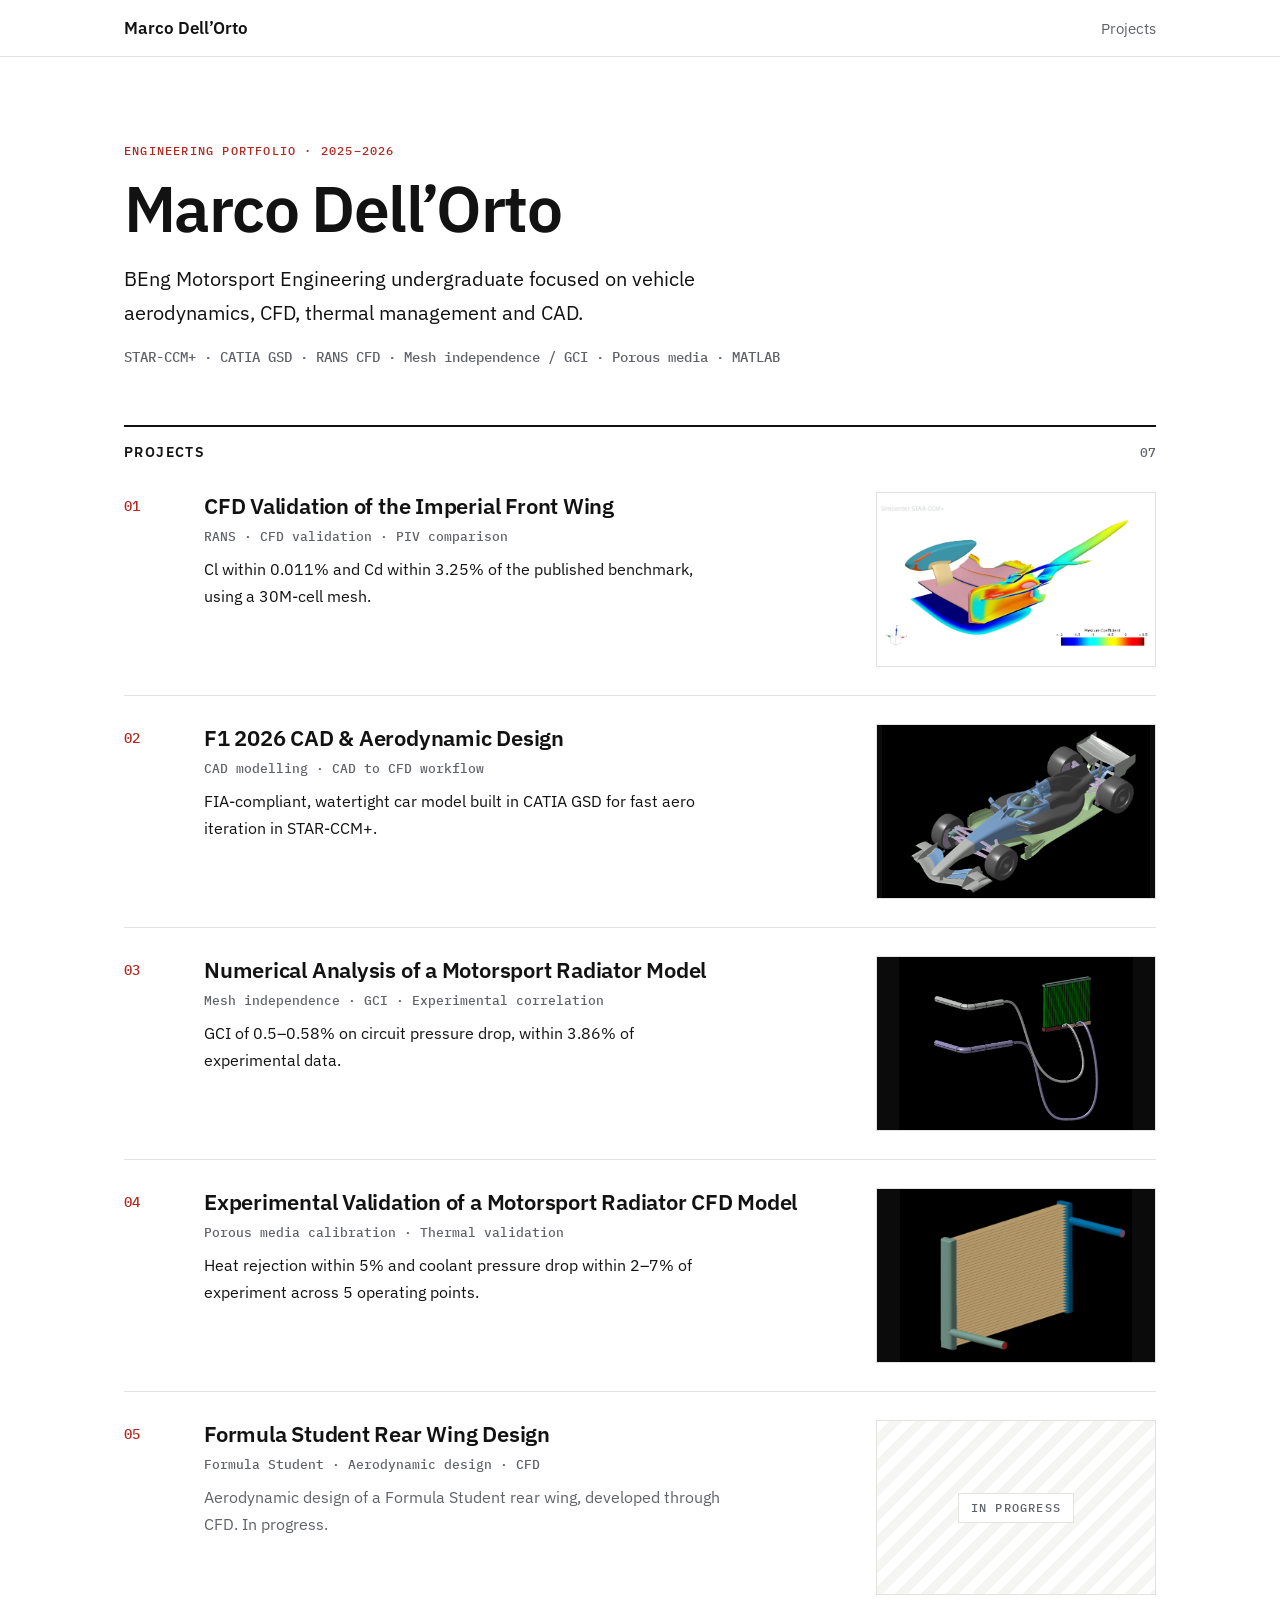
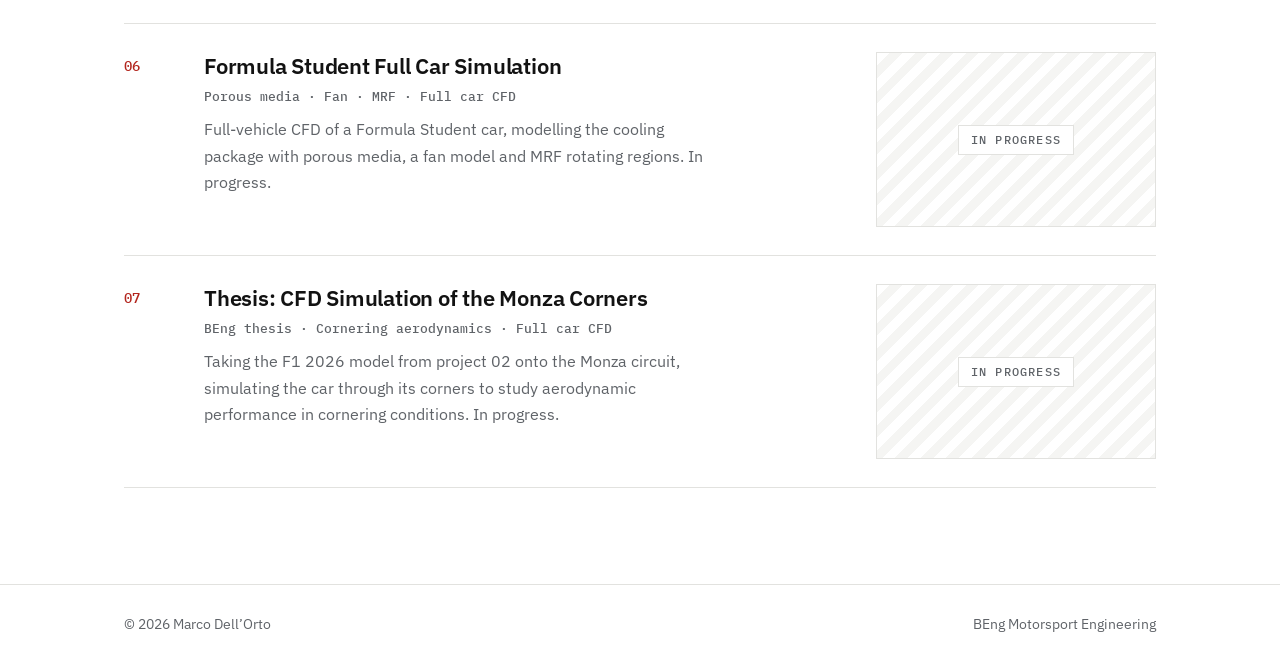
==== commit d42cfdcd: "Add files via upload" ====
--- a/index.html
+++ b/index.html
@@ -23,7 +23,7 @@
 </div></header>
 
 <main class="wrap" id="projects">
-  <div class="section-title"><h2>Projects</h2><span>05</span></div>
+  <div class="section-title"><h2>Projects</h2><span>07</span></div>
   <ol class="plist">
     <li><a class="prow" href="front-wing.html">
       <span class="pnum">01</span>
@@ -64,9 +64,27 @@
     <li><div class="prow soon">
       <span class="pnum">05</span>
       <div class="pbody">
-        <h3>Formula Student Rear Wing Design and Full Car Sim</h3>
-        <p class="ptags">Porous media · Fan · MRF · Full car sim</p>
-        <p class="pres">In progress.</p>
+        <h3>Formula Student Rear Wing Design</h3>
+        <p class="ptags">Formula Student · Aerodynamic design · CFD</p>
+        <p class="pres">Aerodynamic design of a Formula Student rear wing, developed through CFD. In progress.</p>
+      </div>
+      <div class="pthumb hatch"><span>In progress</span></div>
+    </div></li>
+    <li><div class="prow soon">
+      <span class="pnum">06</span>
+      <div class="pbody">
+        <h3>Formula Student Full Car Simulation</h3>
+        <p class="ptags">Porous media · Fan · MRF · Full car CFD</p>
+        <p class="pres">Full-vehicle CFD of a Formula Student car, modelling the cooling package with porous media, a fan model and MRF rotating regions. In progress.</p>
+      </div>
+      <div class="pthumb hatch"><span>In progress</span></div>
+    </div></li>
+    <li><div class="prow soon">
+      <span class="pnum">07</span>
+      <div class="pbody">
+        <h3>Thesis: CFD Simulation of the Monza Corners</h3>
+        <p class="ptags">BEng thesis · Cornering aerodynamics · Full car CFD</p>
+        <p class="pres">Taking the F1 2026 model from project 02 onto the Monza circuit, simulating the car through its corners to study aerodynamic performance in cornering conditions. In progress.</p>
       </div>
       <div class="pthumb hatch"><span>In progress</span></div>
     </div></li>
--- a/style.css
+++ b/style.css
@@ -157,9 +157,10 @@
 tr:last-child td { border-bottom: 0; }
 td.num, th.num { text-align: right; font-variant-numeric: tabular-nums; }
 
-.flow { display: flex; flex-wrap: wrap; align-items: center; gap: 10px; margin: 0 0 24px; }
-.flow span { padding: 8px 12px; border: 1px solid var(--rule); font-size: 15px; }
-.flow i { color: var(--accent); font-style: normal; }
+/* workflow diagram: equal-width boxes stacked vertically with arrows between */
+.flow { display: flex; flex-direction: column; align-items: center; gap: 6px; margin: 8px 0 28px; }
+.flow span { width: min(320px, 100%); padding: 10px 14px; border: 1px solid var(--rule); font-size: 15px; text-align: center; }
+.flow i { color: var(--accent); font-style: normal; line-height: 1; }
 .refs { border-top: 1px solid var(--line); margin-top: 48px; padding-top: 8px; }
 .refs p { font-size: 14px; color: var(--muted); }
 .refs a { word-break: break-all; }
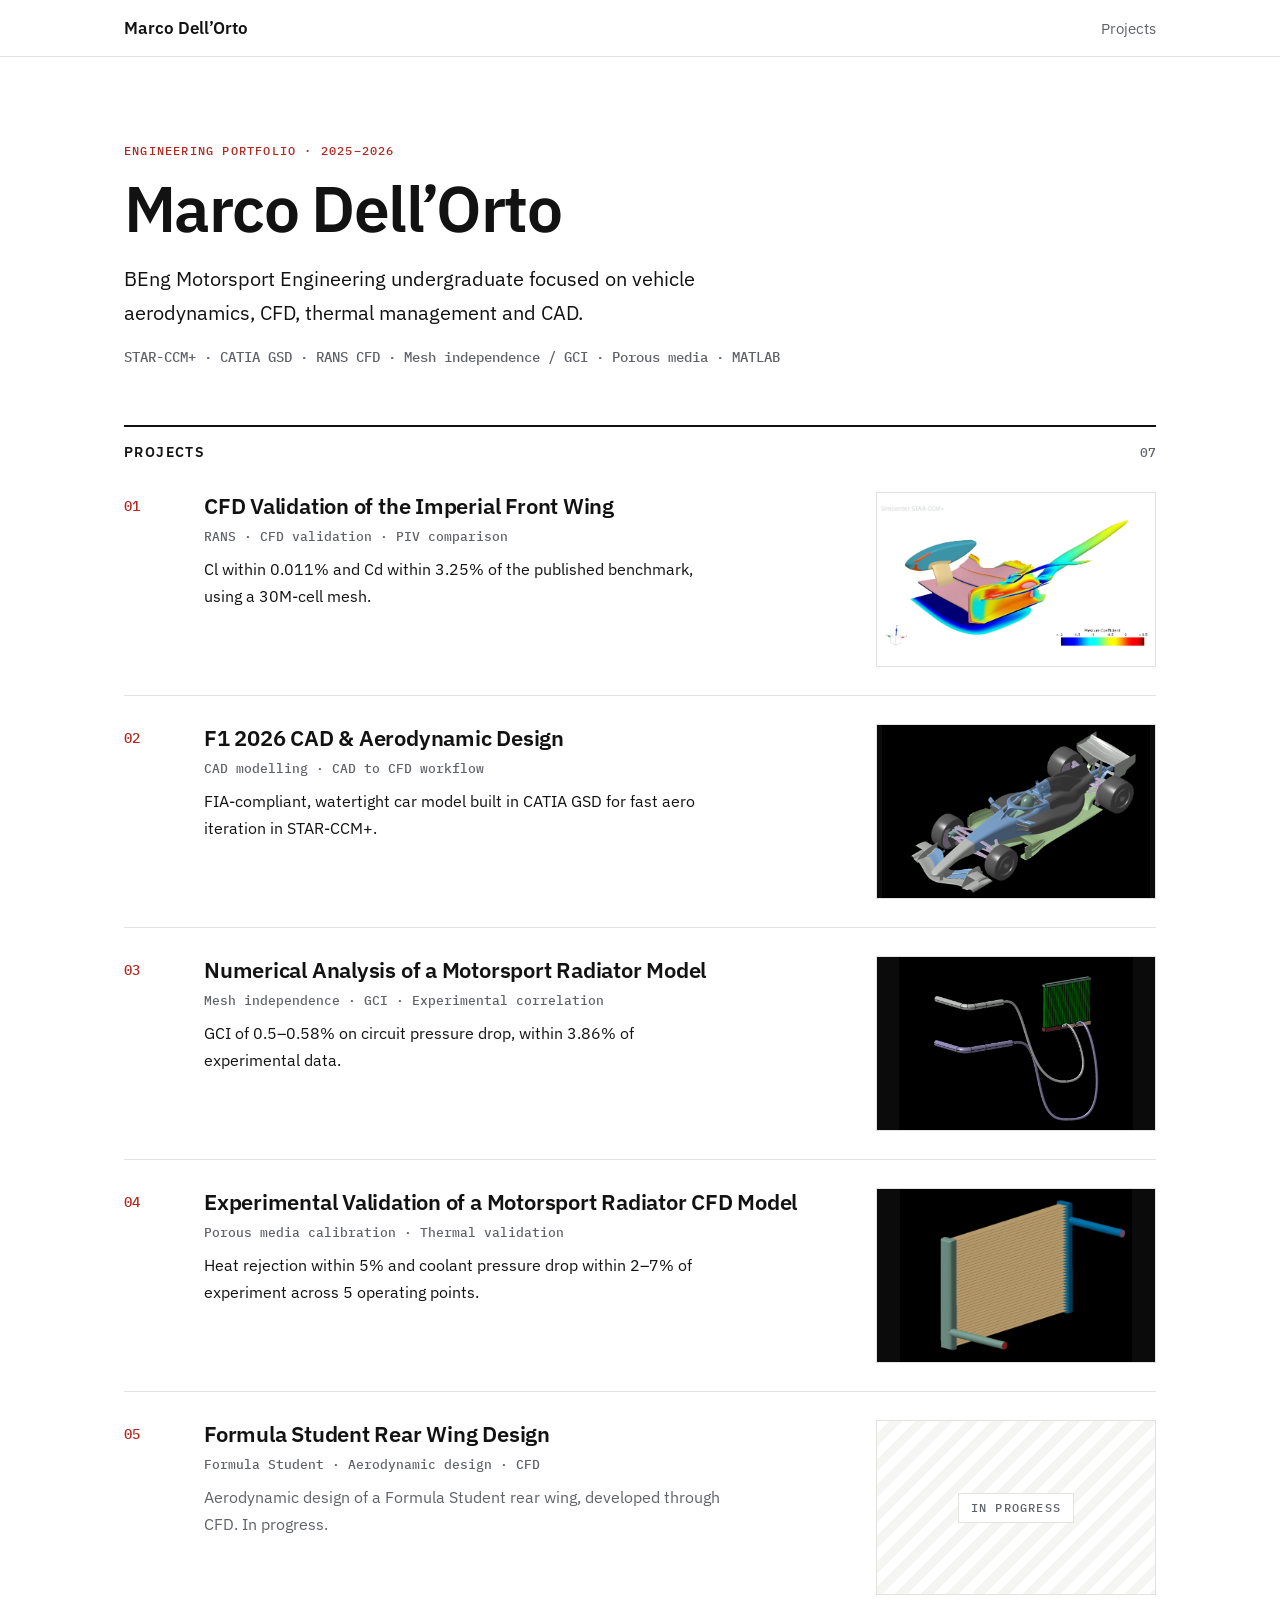
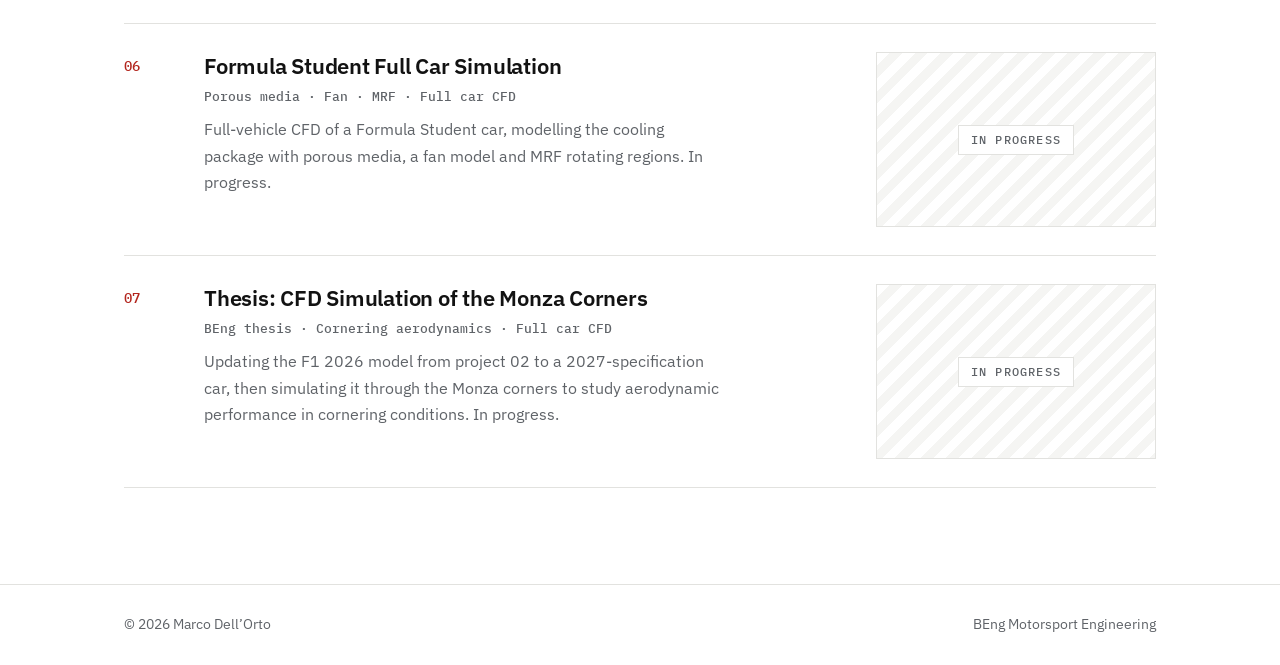
==== commit d8c33722: "Add files via upload" ====
--- a/index.html
+++ b/index.html
@@ -84,7 +84,7 @@
       <div class="pbody">
         <h3>Thesis: CFD Simulation of the Monza Corners</h3>
         <p class="ptags">BEng thesis · Cornering aerodynamics · Full car CFD</p>
-        <p class="pres">Taking the F1 2026 model from project 02 onto the Monza circuit, simulating the car through its corners to study aerodynamic performance in cornering conditions. In progress.</p>
+        <p class="pres">Updating the F1 2026 model from project 02 to a 2027-specification car, then simulating it through the Monza corners to study aerodynamic performance in cornering conditions. In progress.</p>
       </div>
       <div class="pthumb hatch"><span>In progress</span></div>
     </div></li>
